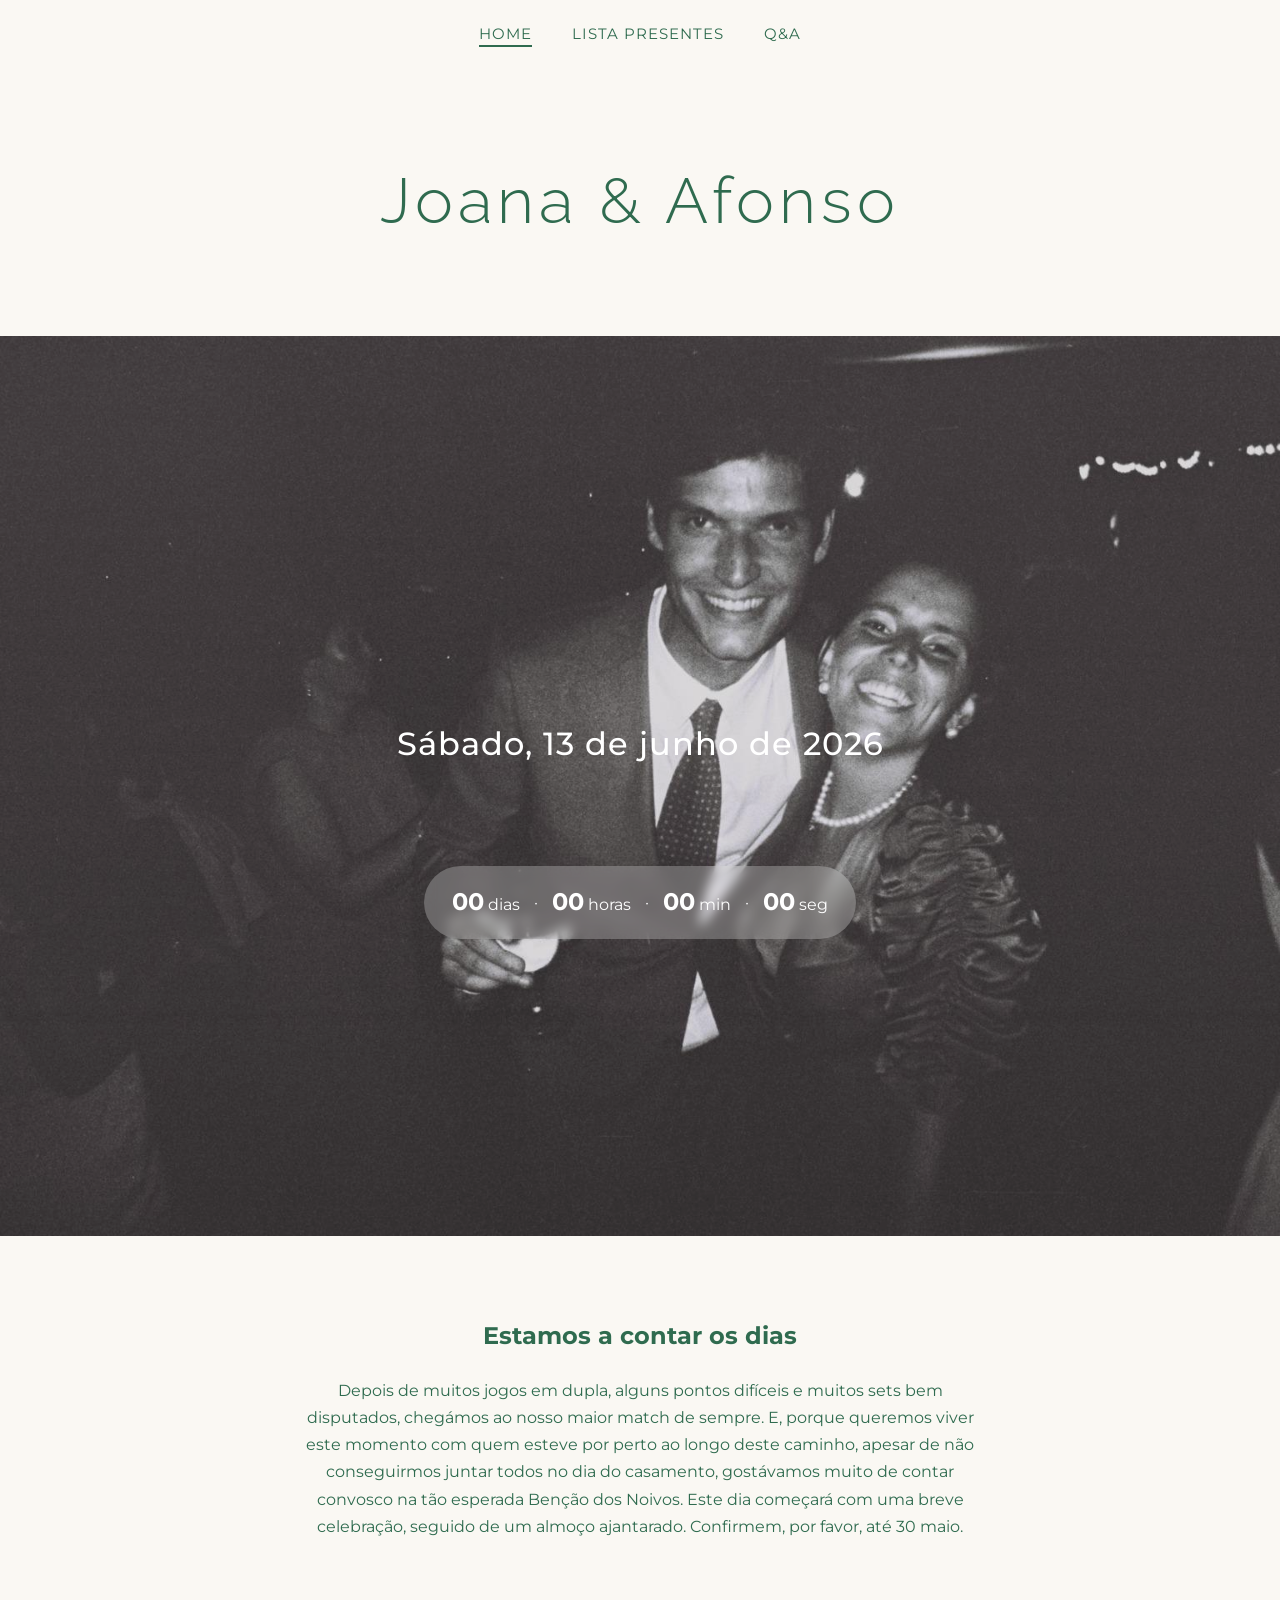
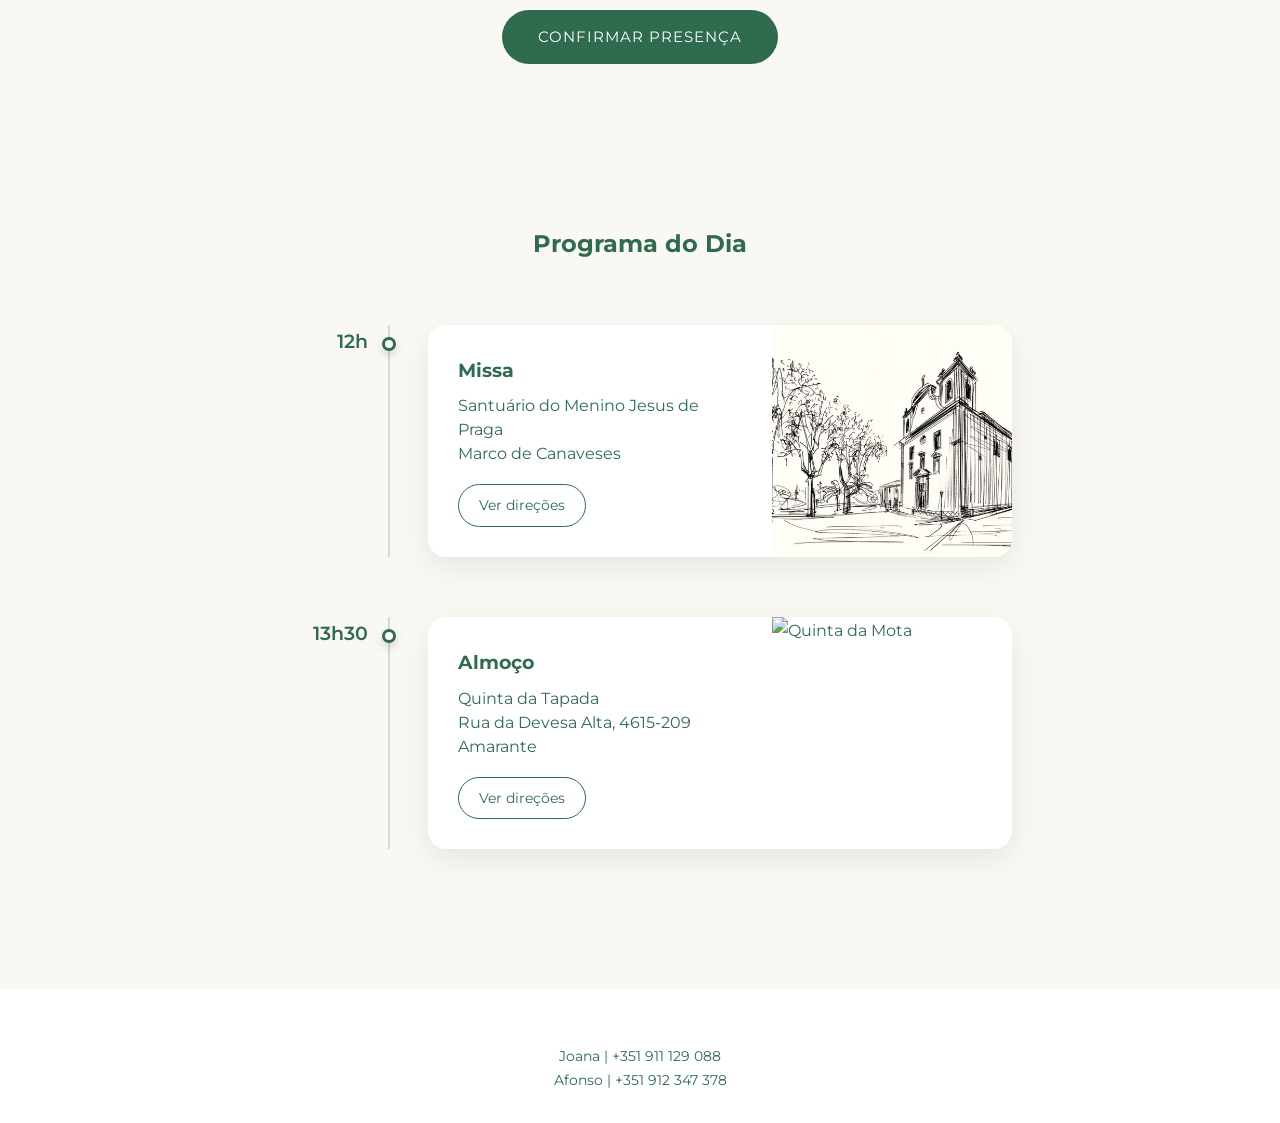
==== index.html @ d22d15af "Update index.html" ====
<!DOCTYPE html>
<html lang="pt">
<head>
  <meta charset="UTF-8">
  <meta name="viewport" content="width=device-width, initial-scale=1.0">
  <title>Joana & Afonso</title>

  <!-- Google Fonts -->
  <link href="https://fonts.googleapis.com/css2?family=Montserrat:wght@300;400;500&family=Playfair+Display:wght@400;600&display=swap" rel="stylesheet">
  <link href="https://fonts.googleapis.com/css2?family=Raleway:wght@400;700&display=swap" rel="stylesheet">


  <link rel="stylesheet" href="style.css">
</head>
<body>

<!-- MENU -->
<nav class="main-nav">
  <ul>
    <li><a href="index.html" class="active">Home</a></li>
    <li><a href="lista.html">Lista Presentes</a></li>
    <li><a href="qa.html">Q&amp;A</a></li>
  </ul>
</nav>

<!-- HERO COM COUNTDOWN -->
<section class="hero-name">
  <h1>Joana & Afonso</h1>
</section>

<header class="hero">
  <div class="hero-overlay">
    <br>
    <br>
    <p class="date">Sábado, 13 de junho de 2026</p>

    <br>
    <br>

    <!-- COUNTDOWN -->
    <div class="hero-countdown">
      <span><strong id="days">00</strong> dias</span>
      <span>·</span>
      <span><strong id="hours">00</strong> horas</span>
      <span>·</span>
      <span><strong id="minutes">00</strong> min</span>
      <span>·</span>
      <span><strong id="seconds">00</strong> seg</span>
    </div>
  </div>
</header>


  <!-- INTRO -->
  <section class="intro">
    <h2>Estamos a contar os dias</h2>
    <p>
      Depois de muitos jogos em dupla, alguns pontos difíceis e muitos sets bem disputados, chegámos ao nosso maior match de sempre.
      E, porque queremos viver este momento com quem esteve por perto ao longo deste caminho, apesar de não conseguirmos juntar todos no dia do casamento, gostávamos muito de contar convosco na tão esperada Benção dos Noivos.
      Este dia começará com uma breve celebração, seguido de um almoço ajantarado. Confirmem, por favor, até 30 maio.
    </p>
  

  <div class="intro-cta">
  <a href="https://docs.google.com/forms/d/e/1FAIpQLSeSW0TGHM_wLWQVAMB07_bjPpORdLWpm1gA616MDrPWsWFxsA/viewform?usp=publish-editor"
   target="_blank"
   class="btn-rsvp">
  Confirmar Presença
  </a>
  </div>
</section>

 <section class="timeline">
  <h2>Programa do Dia</h2>

  <!-- CELEBRAÇÃO -->
  <div class="timeline-item">
    <div class="timeline-time">12h</div>
    <div class="timeline-dot"></div>

    <div class="timeline-card">
      <div class="timeline-text">
        <h3>Missa</h3>
        <p>Santuário do Menino Jesus de Praga<br>Marco de Canaveses</p>

        <a href="https://www.google.com/maps/place//data=!4m2!3m1!1s0xd24976b7f7accdb:0xd68db7bce33d275f?sa=X&ved=1t:8290&ictx=111&cshid=1778787983291278"
           target="_blank"
           class="timeline-btn">
          Ver direções
        </a>
      </div>

      <div class="timeline-image">
        <img src="Imagens/igreja_desenho.jpg" alt="Igreja São João Baptista">
      </div>
    </div>
  </div>

  <!-- FESTA -->
  <div class="timeline-item">
    <div class="timeline-time">13h30</div>
    <div class="timeline-dot"></div>

    <div class="timeline-card">
      <div class="timeline-text">
        <h3>Almoço</h3>
        <p>Quinta da Tapada<br>Rua da Devesa Alta, 4615-209 Amarante</p>

        <a href="https://www.google.com/maps/dir//R.+da+Devesa+Alta,+Santiago/@41.3029157,-8.159368,17z/data=!4m8!4m7!1m0!1m5!1m1!1s0xd249537f990e17d:0x8cadf1810634799e!2m2!1d-8.1567371!2d41.3029153?entry=ttu&g_ep=EgoyMDI2MDQyMi4wIKXMDSoASAFQAw%3D%3D"
           target="_blank"
           class="timeline-btn">
          Ver direções
        </a>
      </div>

      <div class="timeline-image">
        <img src="Imagens/quinta_desenho.png" alt="Quinta da Mota">
      </div>
    </div>
  </div>
</section>


  <!-- FOOTER -->
  <footer>
    <p>
      <br>Joana | +351 911 129 088 
      <br>Afonso | +351 912 347 378
    </p>
  </footer>

  <script src="script.js"></script>
</body>
</html>
---- style.css ----
/* RESET */
* {
  margin: 0;
  padding: 0;
  box-sizing: border-box;
}

/* CORES */
:root {
  --green: #2F6B4F;
  --yellow: #F4D35E;
  --light: #FAF8F3;
  --white: #FFFFFF;
}

/* TIPOGRAFIA BASE */
body {
  font-family: 'Montserrat', sans-serif;
  background-color: var(--light);
  color: var(--green);
  line-height: 1.7;
}

h1, h2, h3 {
  font-family: 'Montserrat', serif;
}

/* MENU */
.main-nav {
  position: relative;
  width: 100%;
  z-index: 20;
  background: transparent;
  padding: 20px 0;
   z-index: 10;
}

.main-nav ul {
  display: flex;
  justify-content: center;
  gap: 40px;
  list-style: none;
}

.main-nav a {
  font-family: 'Montserrat', sans-serif;
  font-size: 0.95rem;
  letter-spacing: 1px;
  text-transform: uppercase;
  color: var(--green); /* links verdes */
  text-decoration: none;
  position: relative;
  padding-bottom: 2px;
  transition: color 0.3s ease;
}

.main-nav a::after {
  content: '';
  position: absolute;
  left: 0;
  bottom: -2px;
  height: 2px;
  width: 0;
  background-color: var(--green); /* sublinhado verde */
  transition: width 0.3s ease;
}

.main-nav a:hover::after,
.main-nav a.active::after {
  width: 100%;
}

/* HERO */
.hero {
  height: 100vh; /* reduzido de 100vh para 80vh */
  background-image: url("Imagens/jueafonso5.jpeg");
  background-size: cover;
  background-position: center;
  position: relative;
  display: flex;
  justify-content: center;
  align-items: center;
}


.hero-overlay {
  width: 100%;
  height: 100%;
  background-color: rgba(0, 0, 0, 0.1); /* preto semi-transparente */
  display: flex;
  flex-direction: column;
  align-items: center;
  justify-content: center;
  color: var(--white);
  text-align: center;
  gap: 20px;
}

.hero-name h1 {
  font-family: 'Raleway', sans-serif; /* moderna e elegante */
  font-size: 4rem;
  color: var(--green);
  margin: 0;
  font-weight: 300;
  text-align: center;
  letter-spacing: 5px;
}
.date {
  font-size: 2rem; /* maior que antes */
  font-weight: 500;
  margin-top: 10px;
  color: var(--white);
  letter-spacing: 1px;
}

/* COUNTDOWN HERO */
.countdown-hero {
  height: 60vh;
  background-image: url("Imagens/jueafonso5.jpeg");
  background-size: cover;
  background-position: center;
  display: flex;
  justify-content: center;
  align-items: center;
}

.hero-countdown {
  background-color: rgba(255, 255, 255, 0.25); /* leve transparente */
  backdrop-filter: blur(6px);
  padding: 16px 28px;
  border-radius: 40px;
  display: flex;
  align-items: center;
  gap: 14px;
  font-size: 1rem;
  white-space: nowrap;
}


.hero-countdown strong {
  font-family: 'Montserrat', serif;
  font-size: 1.5rem;
  color: var(--white);
}

/* TIMELINE */
.timeline {
  padding: 80px 10%;
  max-width: 1000px;
  margin: 0 auto;
}

.timeline h2 {
  text-align: center;
  margin-bottom: 60px;
}

/* ITEM */
.timeline-item {
  display: flex;
  gap: 40px;
  position: relative;
  padding-left: 20px;
  margin-bottom: 60px;
}

/* linha vertical */
.timeline-item::before {
  content: '';
  position: absolute;
  left: 120px;
  top: 0;
  width: 2px;
  height: 100%;
  background-color: rgba(47, 107, 79, 0.2);
}

/* hora */
.timeline-time {
  min-width: 100px;
  font-size: 1.2rem;
  font-weight: 600;
  color: var(--green);
  text-align: right;
  padding-right: 20px;
}

.timeline-dot {
  position: absolute;
  left: 114px; /* centro da linha */
  top: 12px;   /* alinhada com o texto da hora */
  width: 14px;
  height: 14px;
  background-color: var(--white);
  border: 3px solid var(--green);
  border-radius: 50%;
  z-index: 2;
  box-shadow: 0 4px 10px rgba(0,0,0,0.15);
}

/* CARD */
.timeline-card {
  display: flex;
  background-color: var(--white);
  border-radius: 18px;
  overflow: hidden;
  box-shadow: 0 10px 30px rgba(0,0,0,0.08);
  flex: 1;
}

/* TEXTO */
.timeline-text {
  padding: 30px;
  flex: 1;
}

.timeline-text h3 {
  margin-bottom: 8px;
}

.timeline-text p {
  margin-bottom: 18px;
  line-height: 1.5;
}

/* IMAGEM */
.timeline-image {
  width: 240px;
}

.timeline-image img {
  width: 100%;
  height: 100%;
  object-fit: cover;
}

/* BOTÃO */
.timeline-btn {
  display: inline-block;
  padding: 8px 20px;
  border-radius: 30px;
  border: 1px solid var(--green);
  color: var(--green);
  text-decoration: none;
  font-size: 0.9rem;
  transition: all 0.3s ease;
}

.timeline-btn:hover {
  background-color: var(--green);
  color: var(--white);
}

/* RESPONSIVO */
@media (max-width: 800px) {
  .timeline-card {
    flex-direction: column;
  }

  .timeline-image {
    width: 100%;
    height: 180px;
  }

  .timeline-item::before {
    display: none;
  }

  .timeline-dot {
    display: none;
  }

  .timeline-item {
    padding-left: 0;
    gap: 20px;
  }

  .timeline-time {
    text-align: left;
  }
}


/* RESPONSIVO */
@media (max-width: 700px) {
  .timeline-item {
    flex-direction: column;
    padding-left: 0;
  }

  .timeline-item::before {
    display: none;
  }

  .timeline-time {
    text-align: left;
    font-size: 1.1rem;
  }
}

/* RESPONSIVO */
@media (max-width: 900px) {
  .hero h1 {
    font-size: 3rem;
    margin-top: 50px;
  }
}

@media (max-width: 600px) {
  .hero-countdown {
    font-size: 0.9rem;
    padding: 12px 20px;
    gap: 10px;
  }

  .hero-countdown strong {
    font-size: 1.3rem;
  }

  .main-nav ul {
    gap: 20px;
  }

  .main-nav a {
    font-size: 0.85rem;
  }
}

@media (max-width: 768px) {
  .main-nav {
    padding: 15px 0;
  }

  .main-nav ul {
    gap: 10px;
  }

  .main-nav a {
    font-size: 0.75rem;
  }
}

/* BOTÃO RSVP */
.intro-cta {
  margin-top: 40px;
}

.btn-rsvp {
  display: inline-block;
  margin: 30px auto 0;
  padding: 14px 36px;

  background-color: var(--green);
  color: var(--white);
  text-decoration: none;
  font-family: 'Montserrat', sans-serif;
  font-size: 0.95rem;
  letter-spacing: 1px;
  text-transform: uppercase;

  border-radius: 30px;
  transition: background-color 0.3s ease, transform 0.2s ease;
}

.btn-rsvp:hover {
  background-color: transparent;
  color: var(--green);
  box-shadow: inset 0 0 0 2px var(--green);
}

@media (max-width: 768px) {
  .btn-rsvp {
    width: 100%;
    text-align: center;
    padding: 16px;
    font-size: 0.9rem;
  }
}


/* INTRO, LOCATION, FOOTER */
section {
  padding: 80px 10%;
}

.intro {
  text-align: center;
}

.intro h2 {
  margin-bottom: 20px;
}

.intro p {
  max-width: 700px;
  margin: 0 auto 15px;
}

.location {
  display: flex;
  gap: 50px;
  align-items: center;
}

.location.reverse {
  flex-direction: row-reverse;
  background-color: var(--white);
}

.location-image img {
  width: 100%;
  max-width: 450px;
  border-radius: 12px;
}

.location-text h3 {
  margin-bottom: 15px;
}

.location-text .details {
  margin-top: 15px;
  font-weight: 500;
}

.agenda {
  background-color: var(--green);
  color: var(--white);
  text-align: center;
}

.agenda h2 {
  margin-bottom: 30px;
}

.agenda ul {
  list-style: none;
  max-width: 400px;
  margin: 0 auto;
}

.agenda li {
  display: flex;
  justify-content: space-between;
  padding: 12px 0;
  border-bottom: 1px solid rgba(255,255,255,0.3);
}

.agenda span {
  color: var(--yellow);
  font-weight: 500;
}

footer {
  text-align: center;
  padding: 30px;
  background-color: var(--white);
  font-size: 0.9rem;
}

/* RESPONSIVO */
@media (max-width: 900px) {
  section {
    padding: 60px 8%;
  }

  .location,
  .location.reverse {
    flex-direction: column;
    text-align: center;
  }

  .hero h1 {
    font-size: 3rem;
    margin-top: 50px;
  }
}

@media (max-width: 600px) {
  .hero-countdown {
    font-size: 0.9rem;
    padding: 12px 20px;
    gap: 10px;
  }

  .hero-countdown strong {
    font-size: 1.3rem;
  }

  .main-nav ul {
    gap: 20px;
  }

  .main-nav a {
    font-size: 0.85rem;
  }
}

/* LISTA DE CASAMENTO */
.gift-list {
  padding: 120px 8% 80px;
  max-width: 1200px;
  margin: 0 auto;
  text-align: left;
}

.gift-list h1 {
  margin-bottom: 15px;
}

.gift-list-intro {
  margin-bottom: 40px;
  font-weight: 300;
}

label {
  font-size: 0.85rem;
  text-transform: uppercase;
  letter-spacing: 1px;
  margin-bottom: 6px;
}

input,
select,
textarea {
  padding: 12px 14px;
  border-radius: 8px;
  border: 1px solid rgba(47, 107, 79, 0.3);
  font-family: 'Montserrat', sans-serif;
  font-size: 0.95rem;
}

input:focus,
select:focus,
textarea:focus {
  outline: none;
  border-color: var(--green);
}

/* FTG LISTA */
.gift-photos {
  max-width: 900px;
  margin: 60px auto 10px;
  padding: 0 10%;
}

.photo-item {
  overflow: hidden;
  border-radius: 12px;
  box-shadow: 0 6px 20px rgba(0,0,0,0.12);
  transition: transform 0.3s ease;
}

.photo-item img {
  width: 100%;
  height: 100%;
  object-fit: cover;
  display: block;
  transition: transform 0.3s ease;
}

.photo-item:hover img {
  transform: scale(1.05);
}

/* GIFT SECTIONS */
.gift-section {
  display: flex;
  align-items: center;
  justify-content: space-between;
  gap: 50px;
  margin-top: 60px;
  text-align: left;
}

.gift-section.reverse {
  flex-direction: row-reverse;
}

.gift-text {
  flex: 1;
}

.gift-text h2 {
  font-size: 1.8rem;
  margin-bottom: 15px;
}

.gift-text p {
  margin-bottom: 20px;
  font-weight: 300;
  line-height: 1.6;
}

.gift-image {
  flex: 1;
}

.gift-image img {
  width: 100%;
  max-width: 420px;
  border-radius: 12px;
  object-fit: cover;
  box-shadow: 0 10px 25px rgba(0,0,0,0.12);
}

/* CARROSSEL CONTÍNUO */
.gift-carousel {
  flex: 1;
  overflow: hidden;
  border-radius: 12px;
  box-shadow: 0 10px 25px rgba(0,0,0,0.12);
}

.carousel-track {
  display: flex;
  width: max-content;
  animation: scroll 20s linear infinite;

}

.carousel-track img {
  width: 250px;
  height: 300px;
  object-fit: cover;
  flex-shrink: 0;

}

/* ANIMAÇÃO CONTÍNUA */
@keyframes scroll {
  0% {
    transform: translateX(0);
  }
  100% {
    transform: translateX(-50%);
  }
}

.qa-item {
  border-bottom: 1px solid #ddd;
  padding: 15px 0;
  cursor: pointer;
}

.qa-item h3 {
  margin: 0;
}

.qa-item p {
  display: none;
  margin-top: 10px;
}

.qa-item.active p {
  display: block;
}

.photo-collage {
  text-align: center;
  padding: 60px 20px;
}

.collage-grid {
  display: grid;
  grid-template-columns: repeat(3, 1fr);
  gap: 20px;
  max-width: 900px;
  margin: 0 auto;
}

.collage-grid img {
  width: 100%;
  height: 300px;
  object-fit: cover;
  border-radius: 12px;
  transition: transform 0.3s ease, box-shadow 0.3s ease;
}

/* efeito giro ao passar o rato */
.collage-grid img:hover {
  transform: scale(1.05) rotate(1deg);
  box-shadow: 0 10px 25px rgba(0,0,0,0.2);
}

/* layout mais dinâmico */
.collage-grid img:nth-child(1) {
  transform: rotate(-2deg);
}

.collage-grid img:nth-child(2) {
  transform: rotate(2deg);
}

.collage-grid img:nth-child(3) {
  transform: rotate(-1deg);
}

/* =========================
   📱 MOBILE FIXES (COLAGEM + GERAL)
   ========================= */

@media (max-width: 768px) {

  /* HERO */
  .hero-name h1 {
    font-size: 2rem;
    letter-spacing: 2px;
    padding: 0 10px;
  }

  .date {
    font-size: 1.2rem;
  }

  .hero-countdown {
    flex-wrap: wrap;
    justify-content: center;
    gap: 6px;
    font-size: 0.8rem;
  }

  .hero-countdown strong {
    font-size: 1.1rem;
  }

  .hero-countdown span {
    display: flex;
    gap: 4px;
  }

  /* TIMELINE */
  .timeline {
    padding: 60px 6%;
  }

  .timeline-card {
    flex-direction: column;
  }

  .timeline-image {
    width: 100%;
    height: 200px;
  }

  .timeline-time {
    text-align: left;
    padding-right: 0;
    margin-bottom: 10px;
  }

  .timeline-item::before,
  .timeline-dot {
    display: none;
  }

  /* INTRO */
  .intro p {
    font-size: 0.95rem;
  }

  /* GIFT SECTIONS */
  .gift-section,
  .gift-section.reverse {
    flex-direction: column;
    text-align: center;
    gap: 25px;
  }

  .gift-carousel {
    width: 100%;
  }

  .carousel-track img {
    width: 180px;
    height: 220px;
  }

  /* 📸 COLAGEM (IMPORTANTE) */
  .photo-collage-free {
    width: 100% !important;
    height: auto !important;
    position: relative;
    padding: 20px 0;
  }

  .photo-collage-free img {
    position: relative !important;
    width: 90% !important;
    height: auto !important;
    margin: 10px auto;
    display: block;
    transform: none !important;
  }

  .collage-text {
    position: static !important;
    text-align: center;
    margin-top: 10px;
    font-size: 22px;
  }

  /* GRID (LISTA / OUTROS) */
  .collage-grid {
    grid-template-columns: 1fr;
  }

  .collage-grid img {
    height: 220px;
  }

  /* NAV */
  .main-nav ul {
    gap: 15px;
    flex-wrap: wrap;
  }

  .main-nav a {
    font-size: 0.8rem;
  }
}

  @media (max-width: 768px) {
  .hero {
    height: 85vh;
    padding: 20px;
  }

  .hero-overlay {
    padding: 20px;
    gap: 10px;
  }
}
@media (max-width: 768px) {
  .timeline {
    padding: 50px 5%;
  }

  .timeline-item {
    flex-direction: column;
    gap: 10px;
    margin-bottom: 40px;
  }

  .timeline-time {
    font-size: 1rem;
    font-weight: 600;
  }

  .timeline-card {
    border-radius: 14px;
  }

  .timeline-text {
    padding: 20px;
    text-align: center;
  }

  .timeline-image {
    height: 180px;
  }

  .timeline-btn {
    margin-top: 10px;
  }
}

@media (max-width: 768px) {
  .gift-list {
    padding: 80px 6% 40px;
    text-align: center;
  }

  .gift-text p {
    font-size: 0.95rem;
  }
}

.qa-item {
  padding: 18px 0;
}

.qa-item h3 {
  font-size: 1rem;
}

.qa-item p {
  font-size: 0.95rem;
}
body {
  -webkit-tap-highlight-color: transparent;
}

@media (max-width: 768px) {
  .hero {
    background-position: 70% center;
  }
}
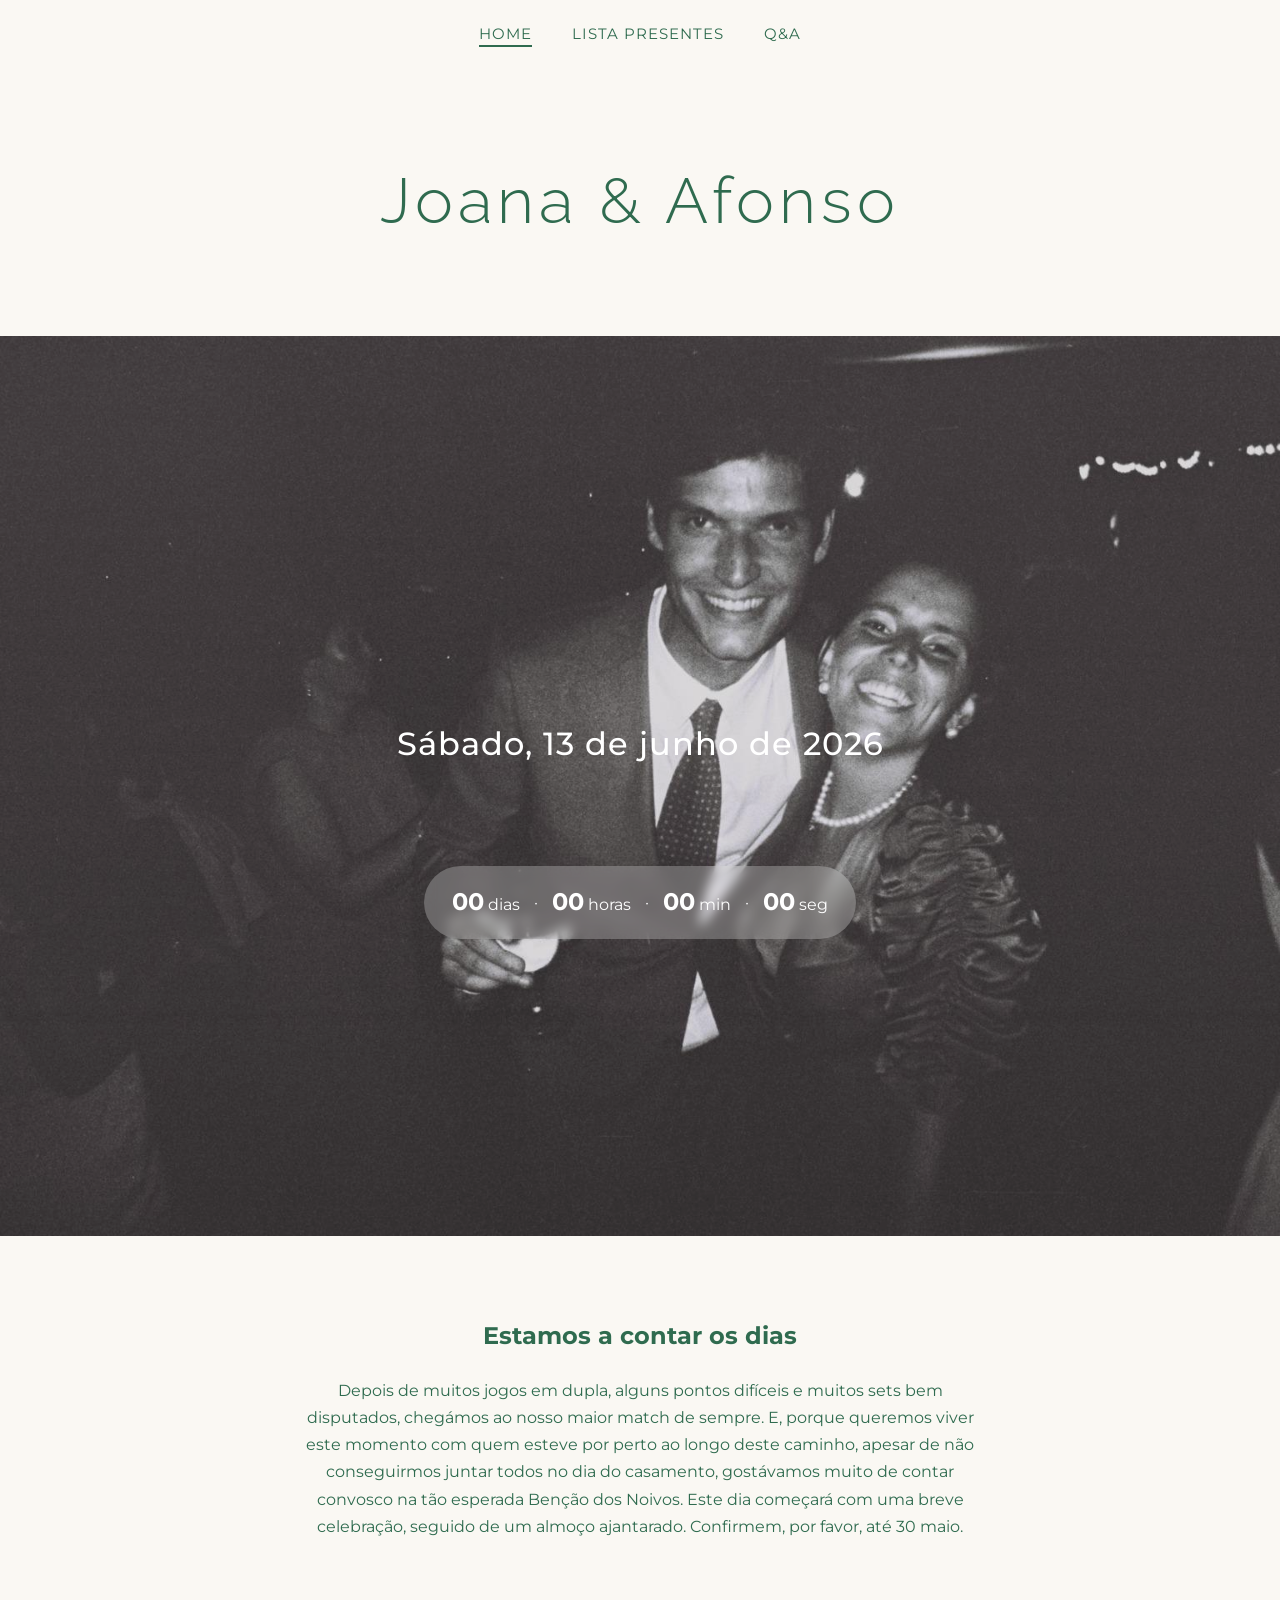
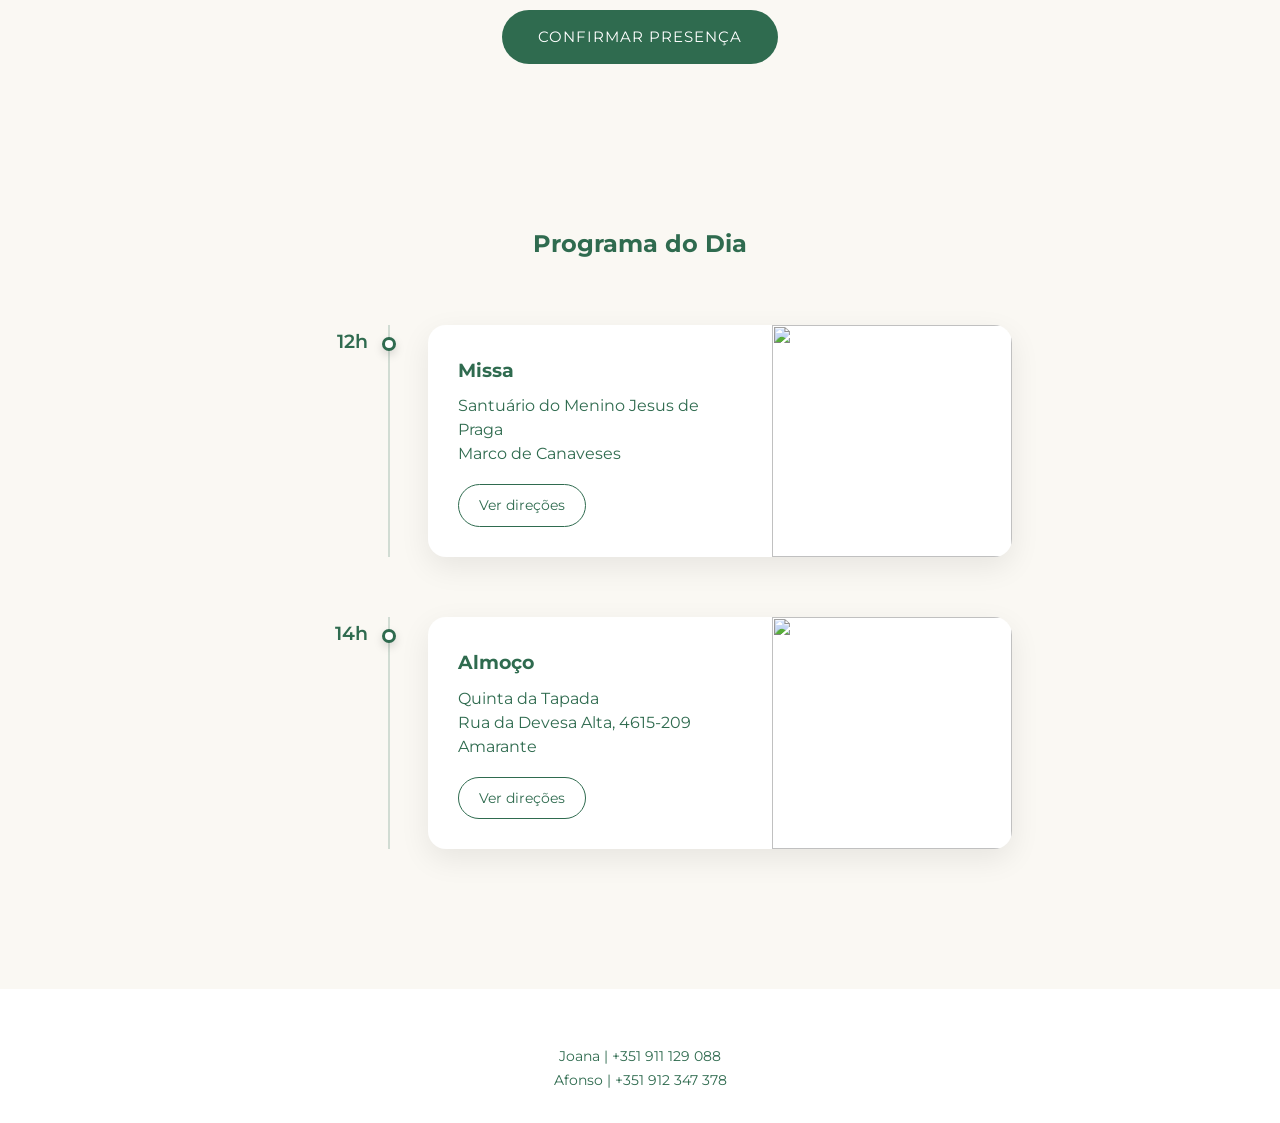
==== commit 142e295a: "Update index.html" ====
--- a/index.html
+++ b/index.html
@@ -91,14 +91,14 @@
       </div>
 
       <div class="timeline-image">
-        <img src="Imagens/igreja_desenho.jpg" alt="Igreja São João Baptista">
+        <img src="">
       </div>
     </div>
   </div>
 
   <!-- FESTA -->
   <div class="timeline-item">
-    <div class="timeline-time">13h30</div>
+    <div class="timeline-time">14h</div>
     <div class="timeline-dot"></div>
 
     <div class="timeline-card">
@@ -114,7 +114,7 @@
       </div>
 
       <div class="timeline-image">
-        <img src="Imagens/quinta_desenho.png" alt="Quinta da Mota">
+        <img src="">
       </div>
     </div>
   </div>
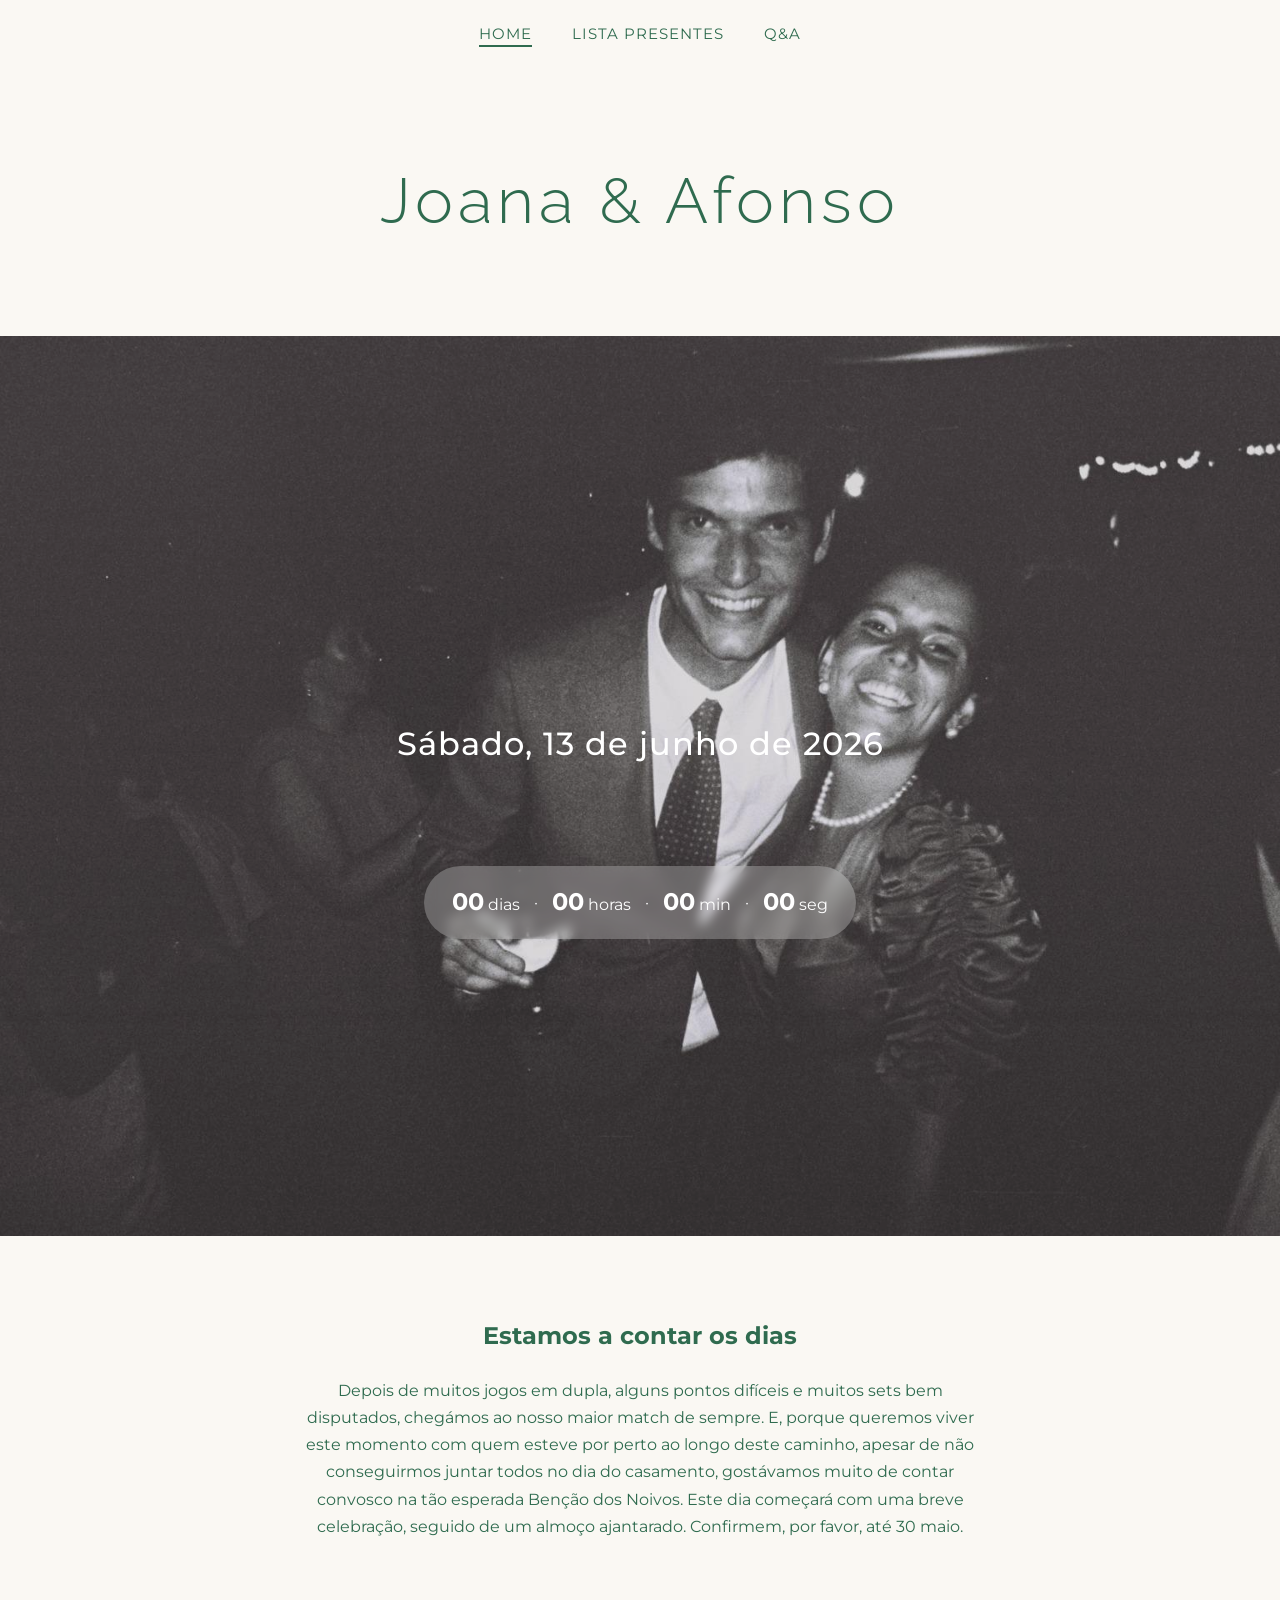
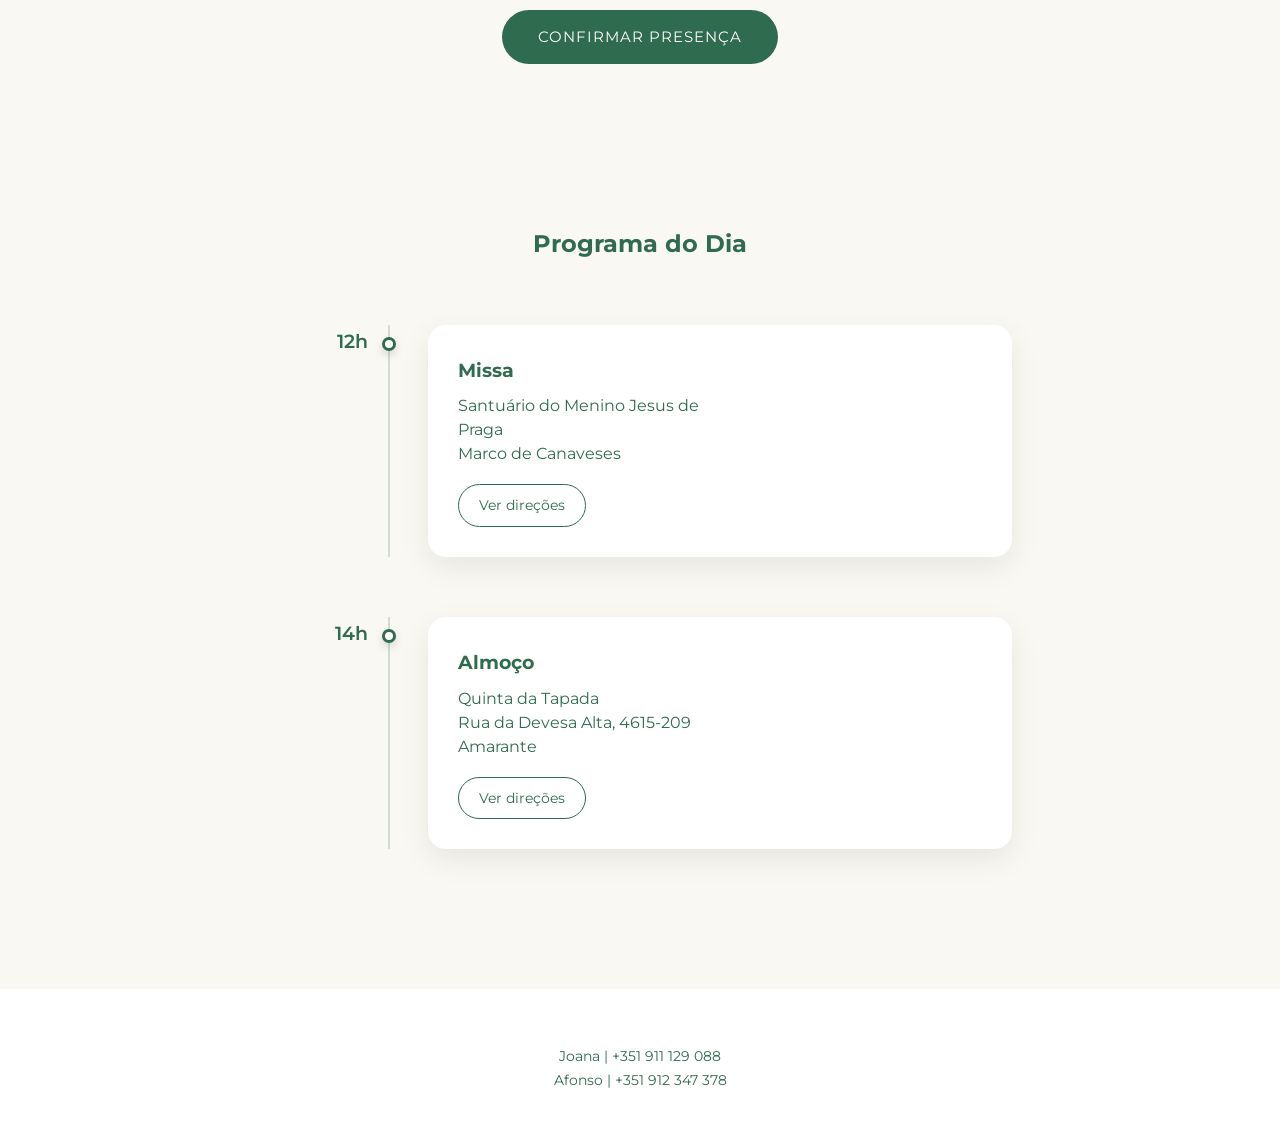
==== commit 180d0651: "Update index.html" ====
--- a/index.html
+++ b/index.html
@@ -91,7 +91,7 @@
       </div>
 
       <div class="timeline-image">
-        <img src="">
+  
       </div>
     </div>
   </div>
@@ -114,7 +114,7 @@
       </div>
 
       <div class="timeline-image">
-        <img src="">
+    
       </div>
     </div>
   </div>
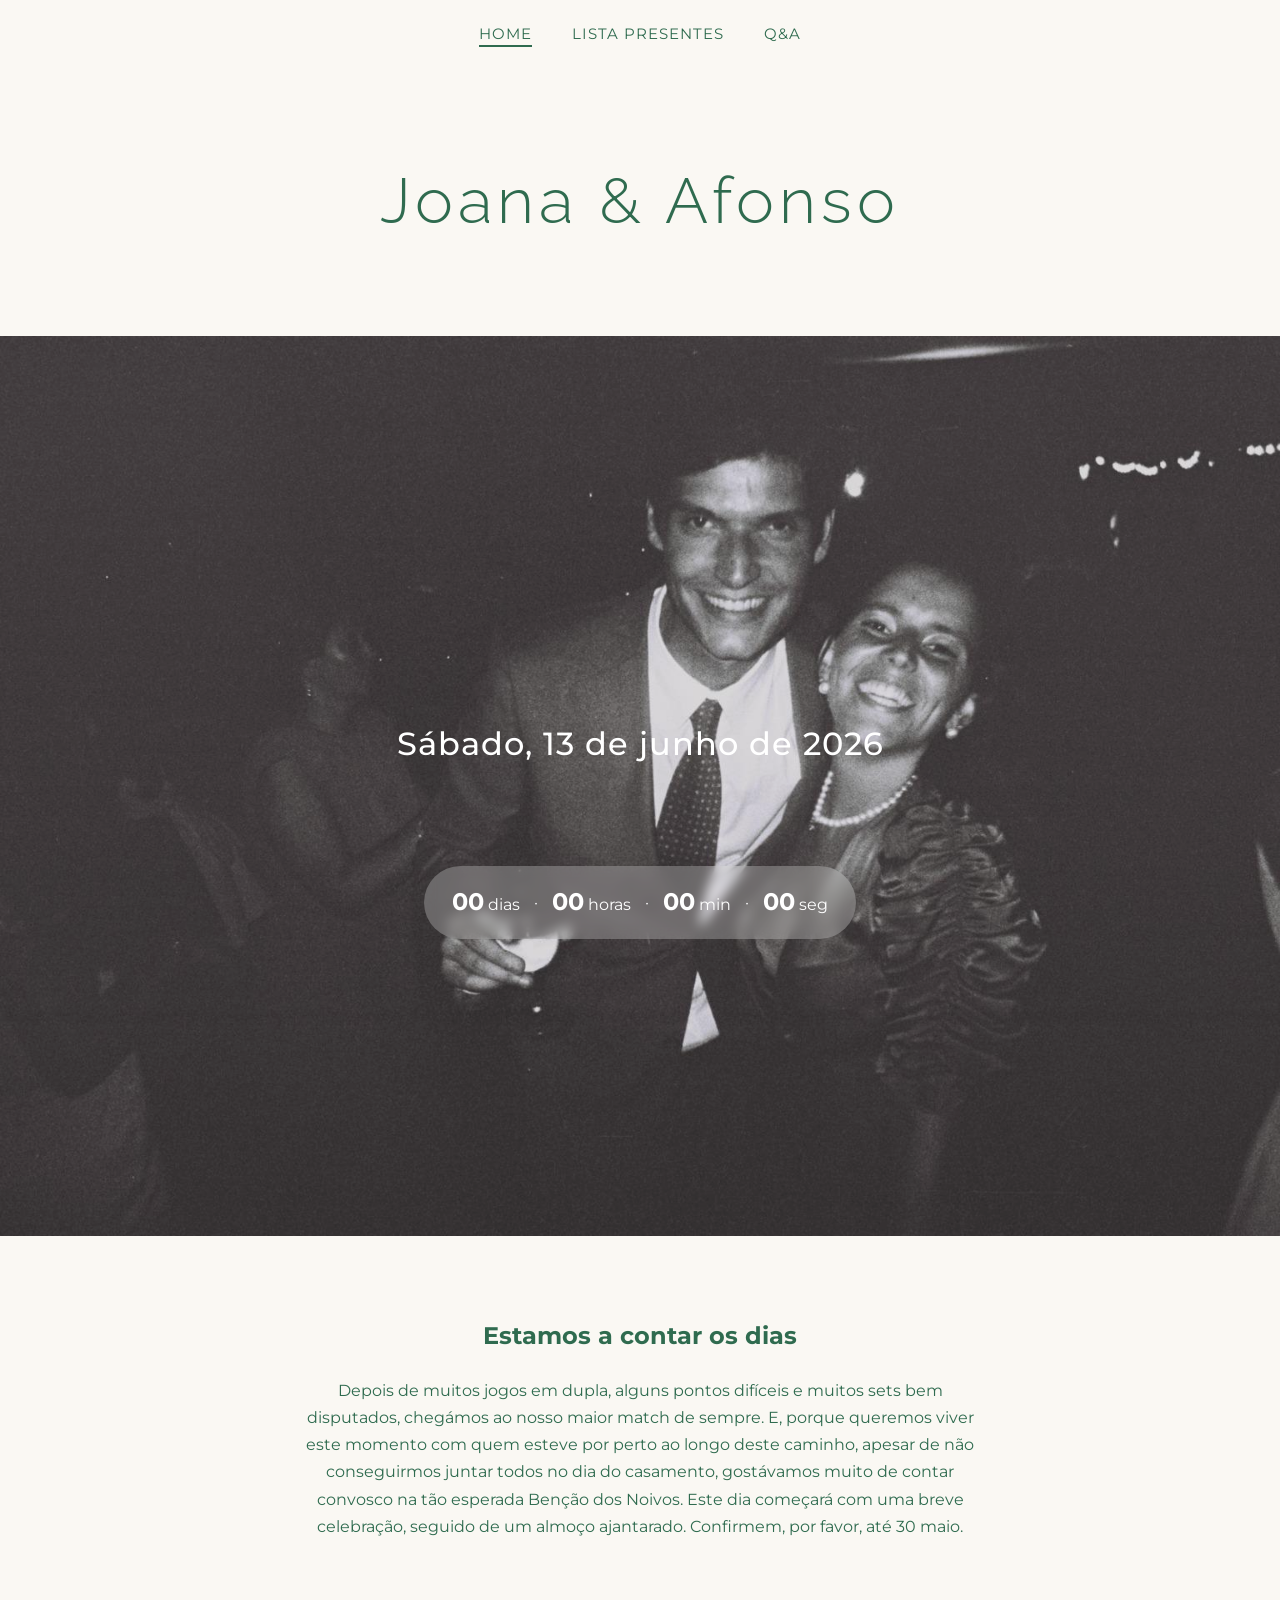
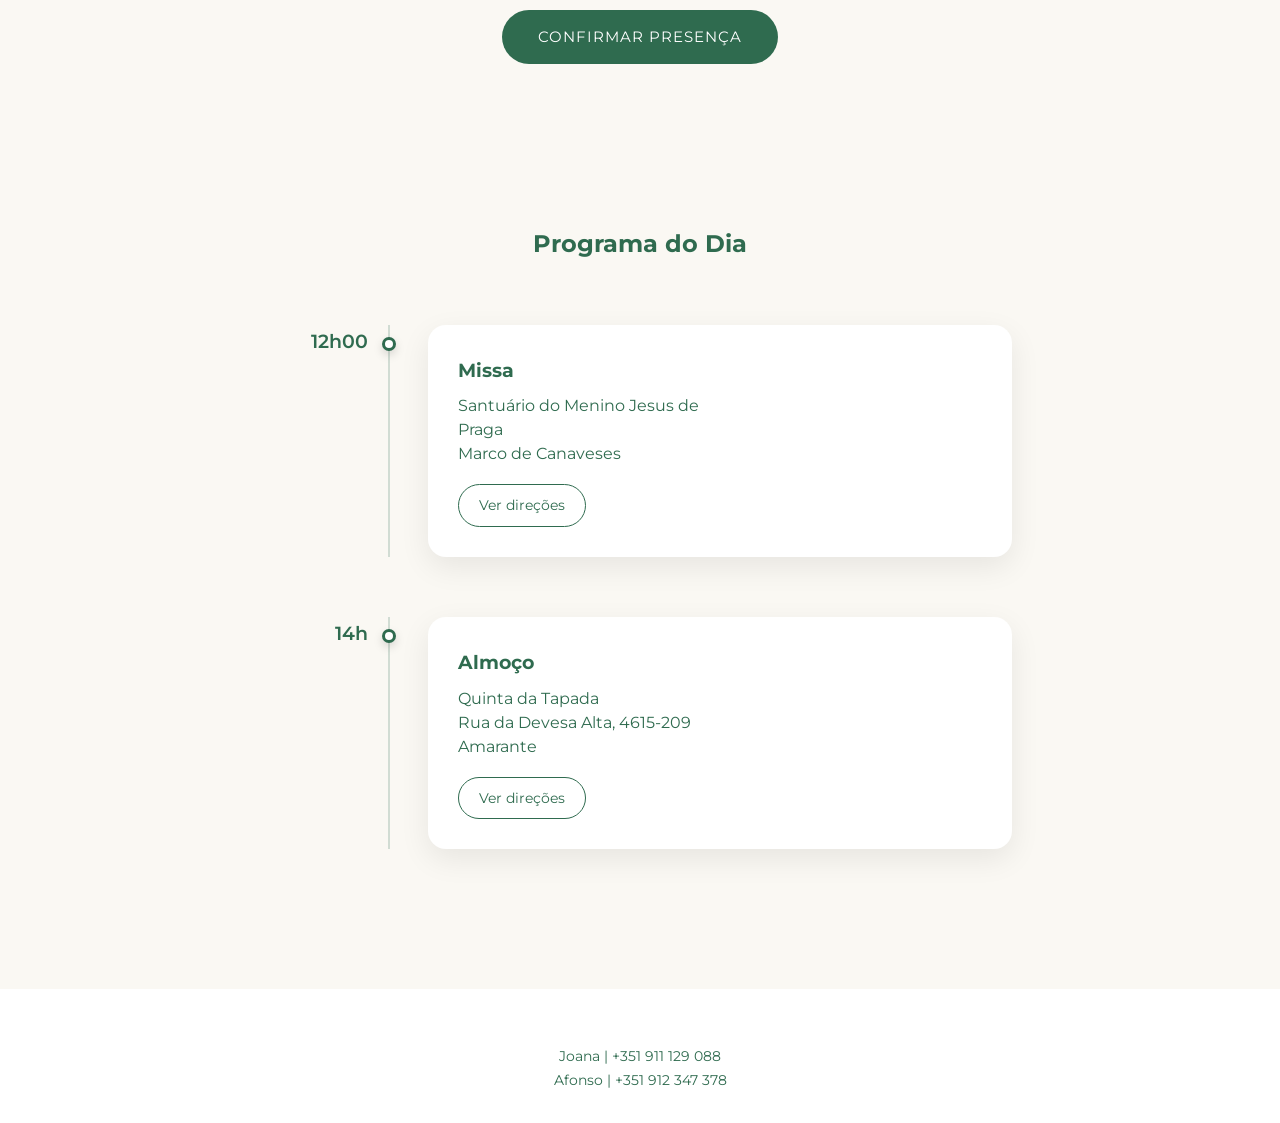
==== commit afc72b7e: "Update index.html" ====
--- a/index.html
+++ b/index.html
@@ -75,7 +75,7 @@
 
   <!-- CELEBRAÇÃO -->
   <div class="timeline-item">
-    <div class="timeline-time">12h</div>
+    <div class="timeline-time">12h00</div>
     <div class="timeline-dot"></div>
 
     <div class="timeline-card">
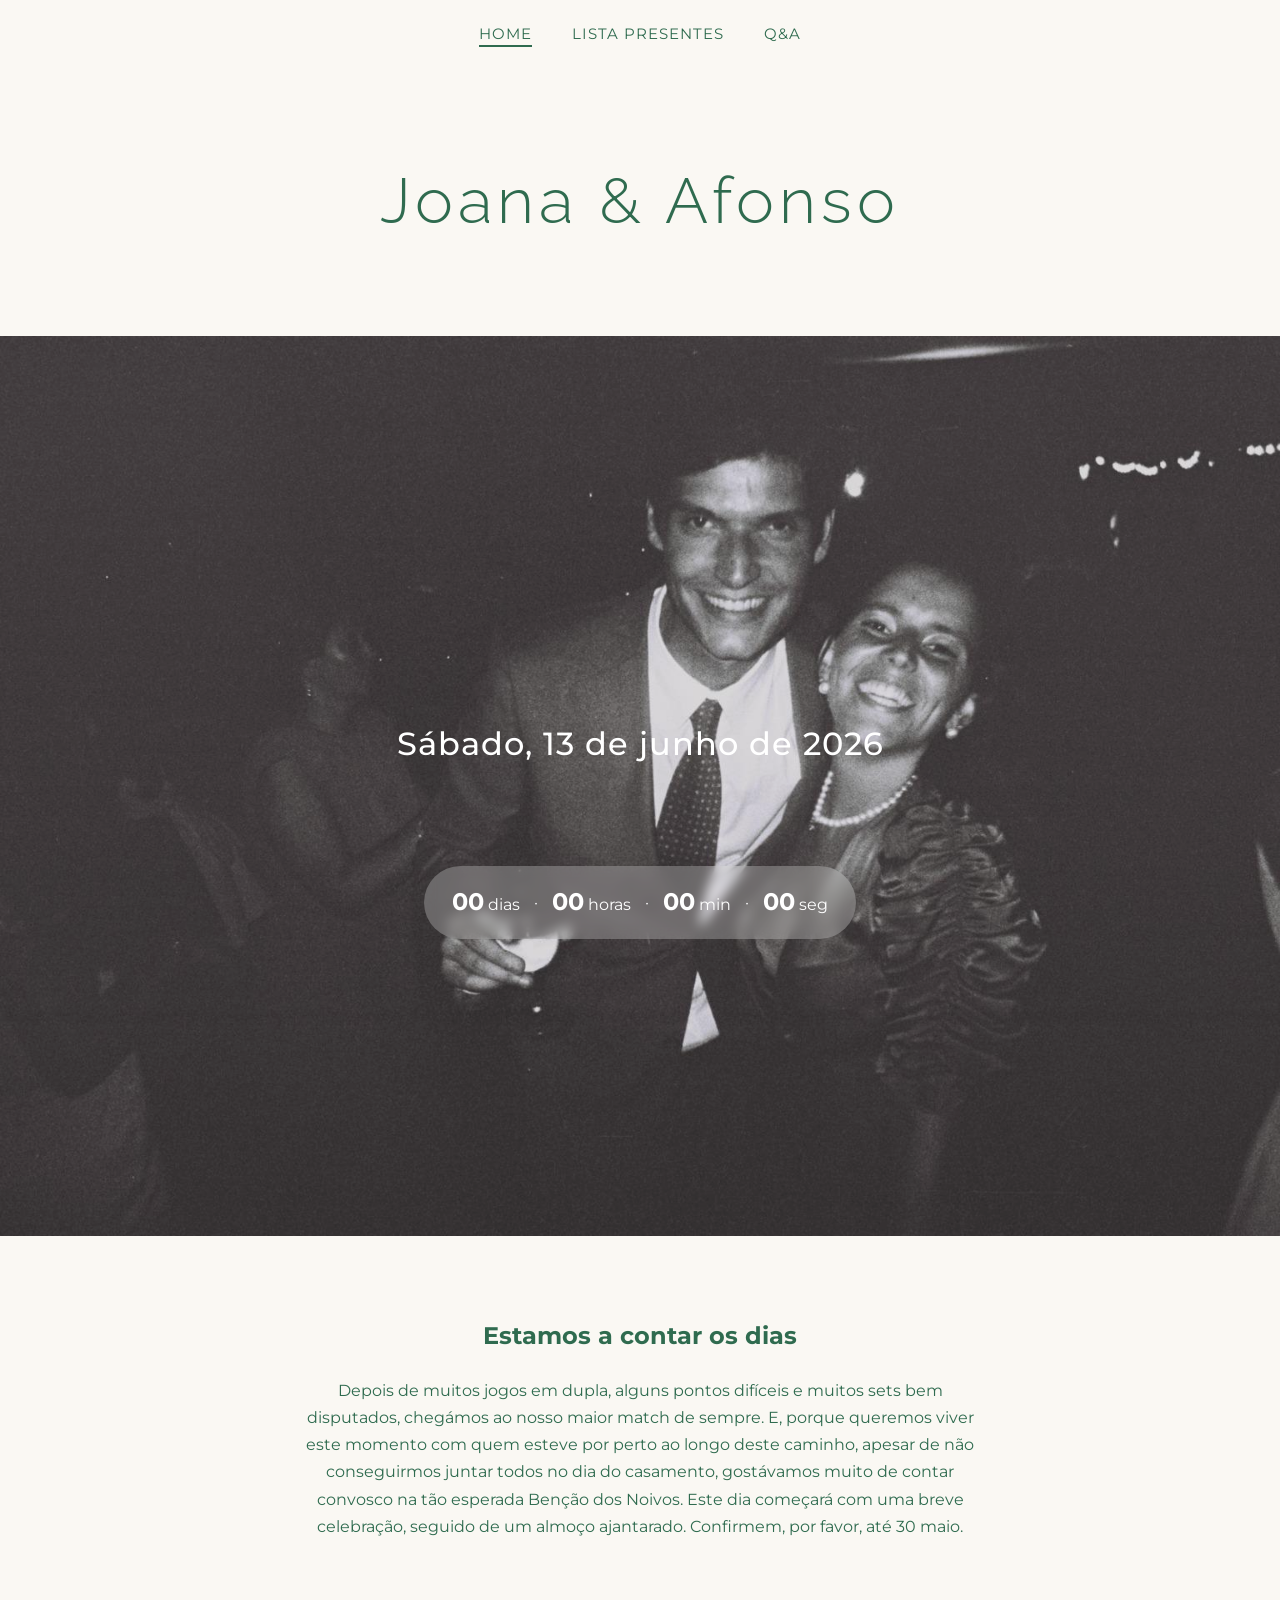
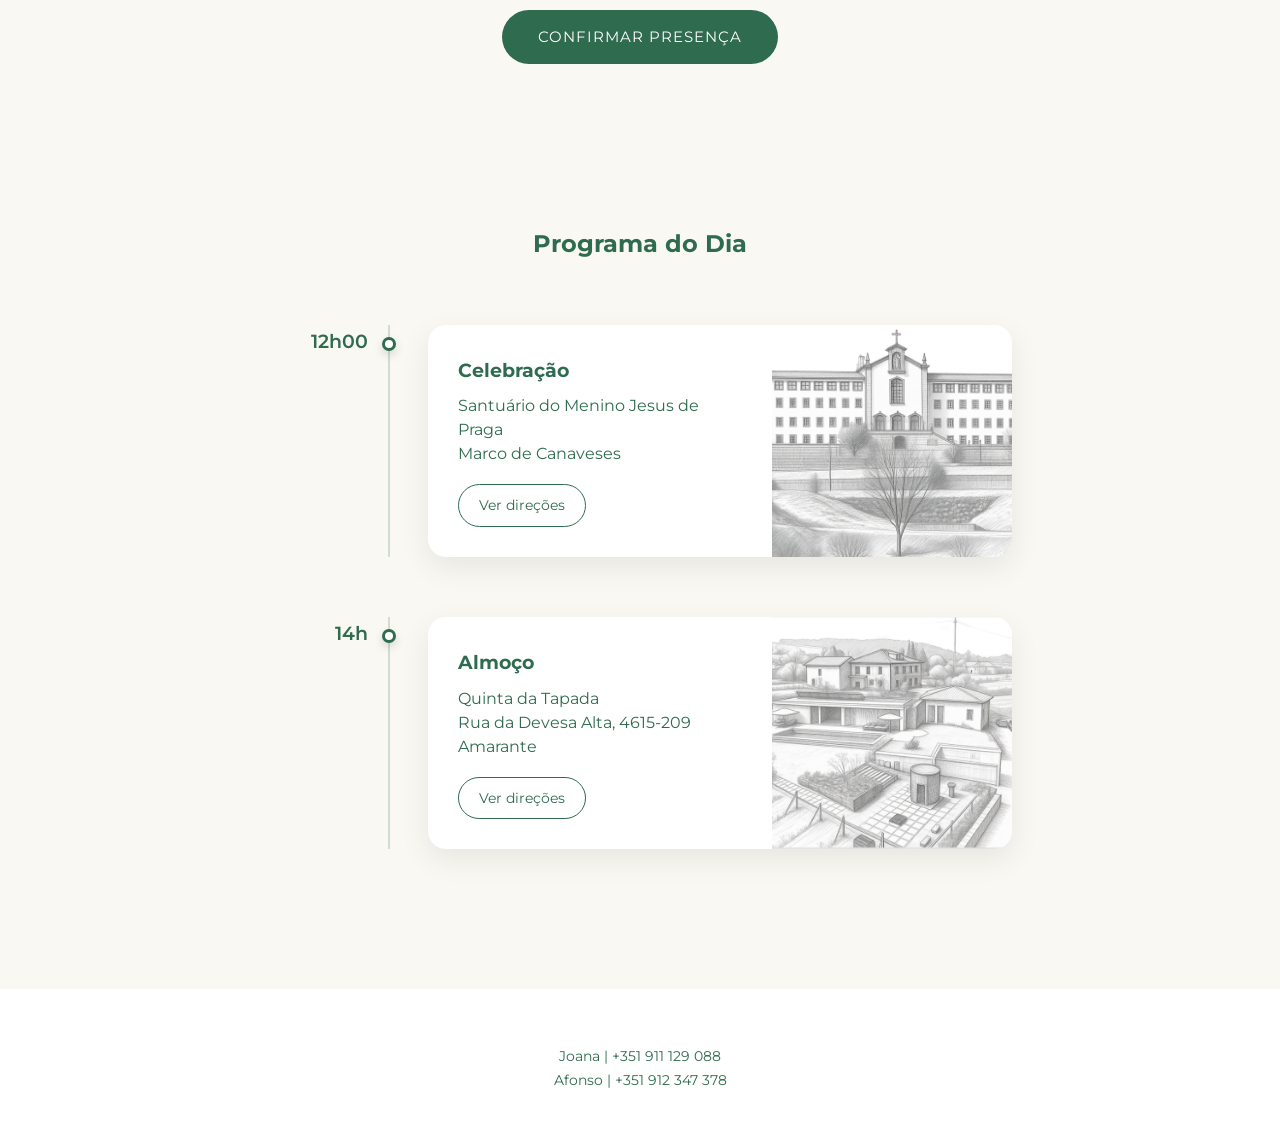
==== commit 16e5c473: "Update index.html" ====
--- a/index.html
+++ b/index.html
@@ -80,7 +80,7 @@
 
     <div class="timeline-card">
       <div class="timeline-text">
-        <h3>Missa</h3>
+        <h3>Celebração</h3>
         <p>Santuário do Menino Jesus de Praga<br>Marco de Canaveses</p>
 
         <a href="https://www.google.com/maps/place//data=!4m2!3m1!1s0xd24976b7f7accdb:0xd68db7bce33d275f?sa=X&ved=1t:8290&ictx=111&cshid=1778787983291278"
@@ -91,10 +91,11 @@
       </div>
 
       <div class="timeline-image">
-  
+         <img src="Imagens/ig.png" alt="Santuário do Menino Jesus de Praga">
       </div>
     </div>
   </div>
+
 
   <!-- FESTA -->
   <div class="timeline-item">
@@ -114,7 +115,7 @@
       </div>
 
       <div class="timeline-image">
-    
+       <img src="Imagens/qt.png" alt="Quinta da Tapada">
       </div>
     </div>
   </div>
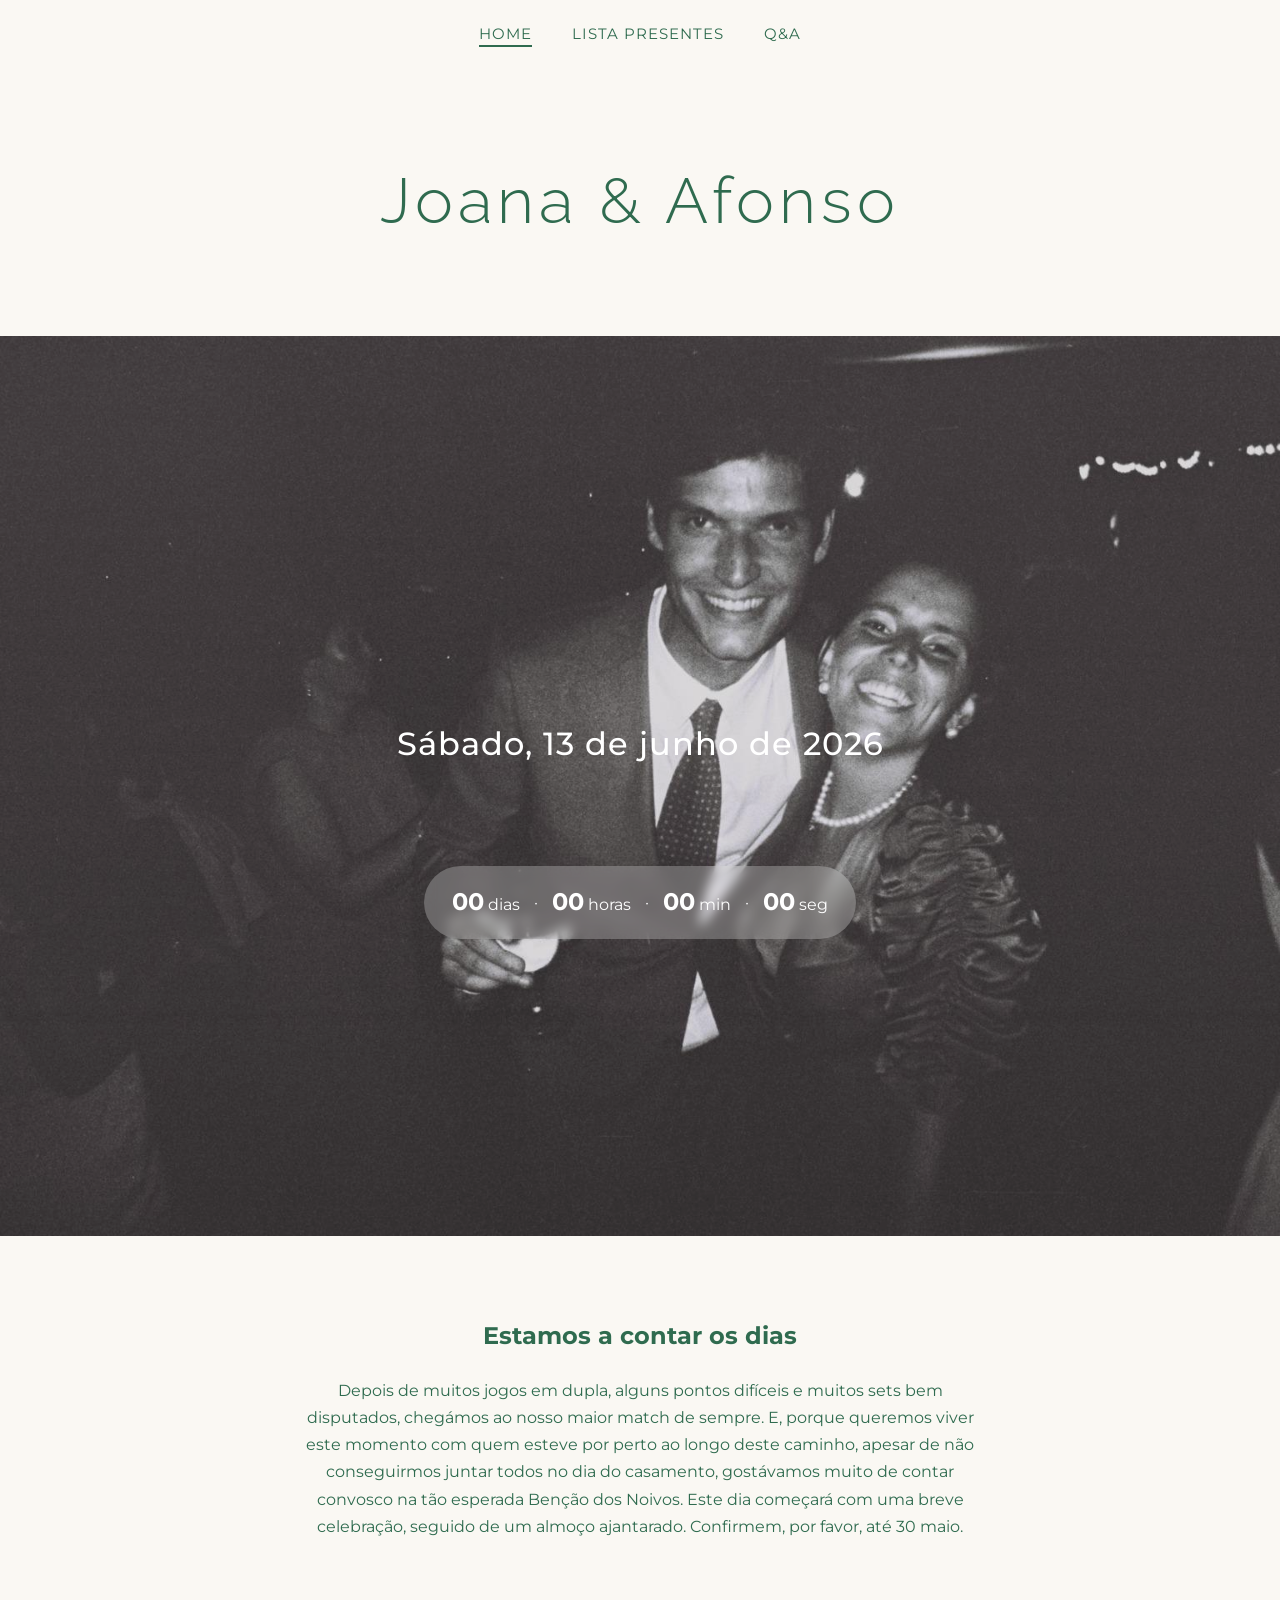
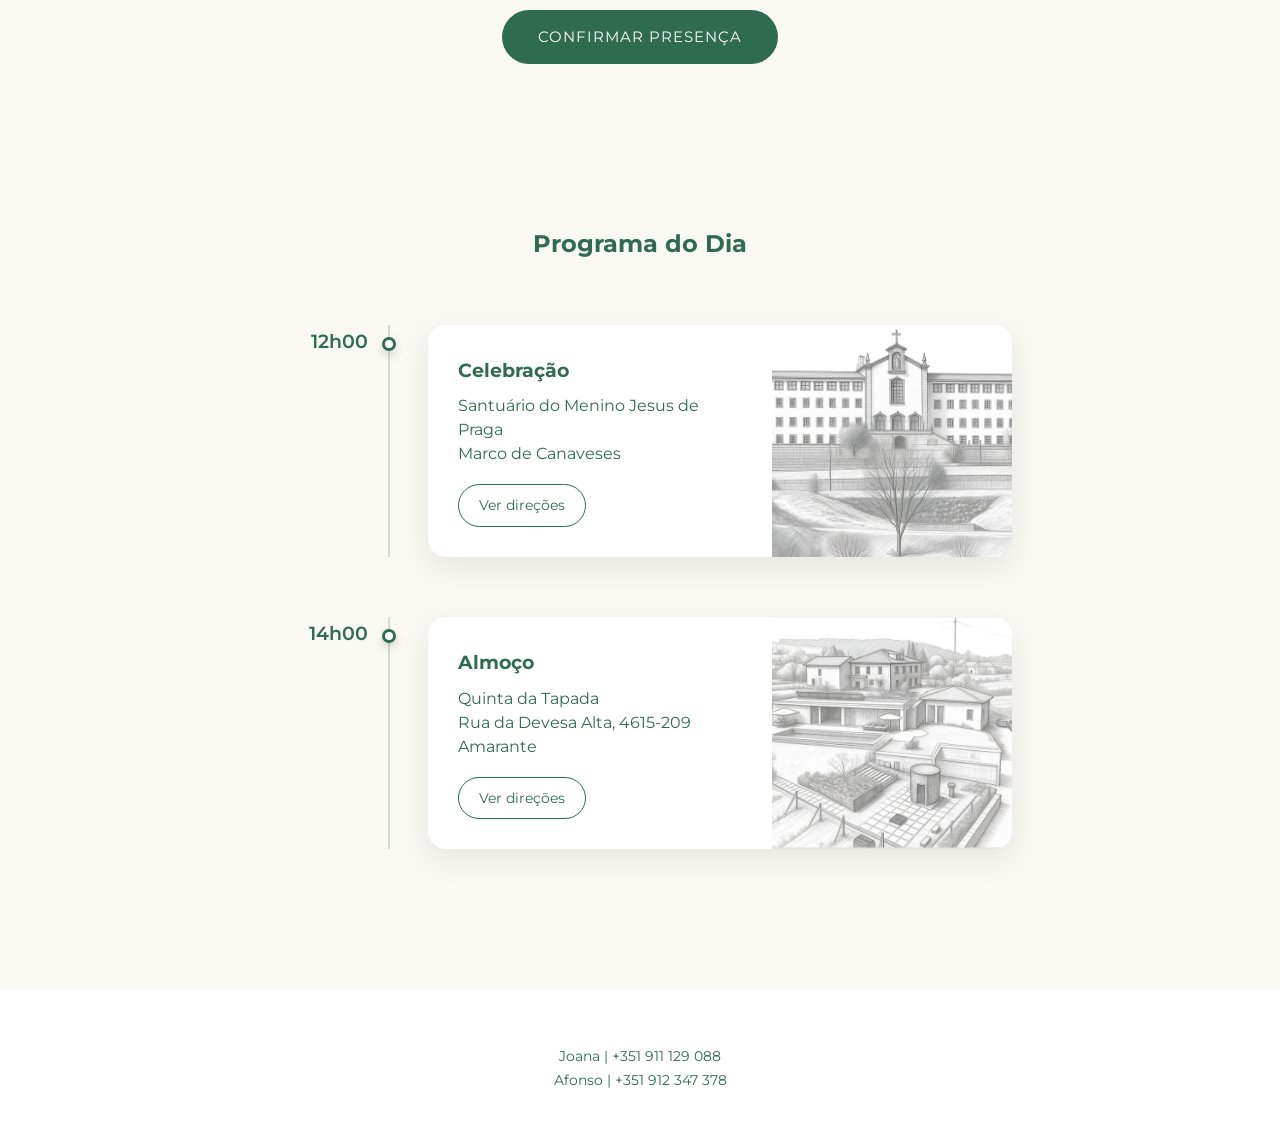
==== commit 75b49b37: "Update index.html" ====
--- a/index.html
+++ b/index.html
@@ -99,7 +99,7 @@
 
   <!-- FESTA -->
   <div class="timeline-item">
-    <div class="timeline-time">14h</div>
+    <div class="timeline-time">14h00</div>
     <div class="timeline-dot"></div>
 
     <div class="timeline-card">
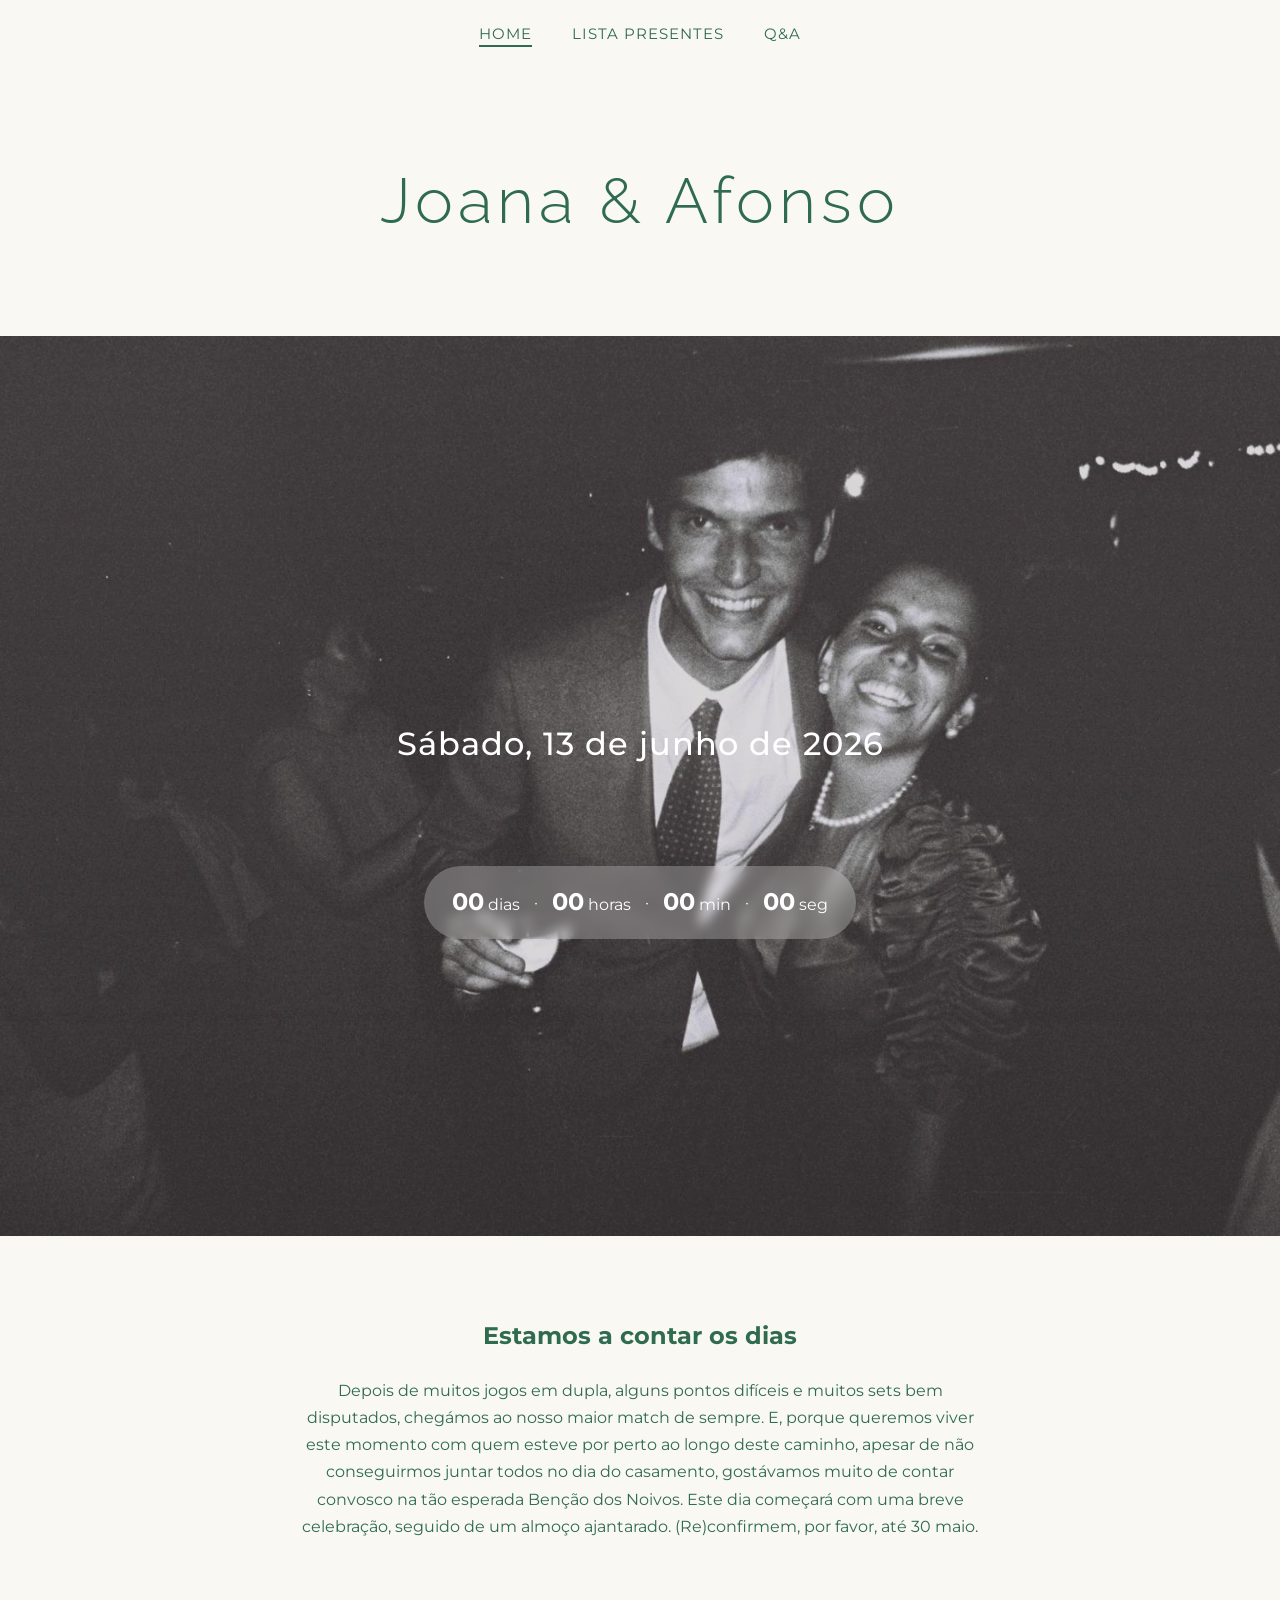
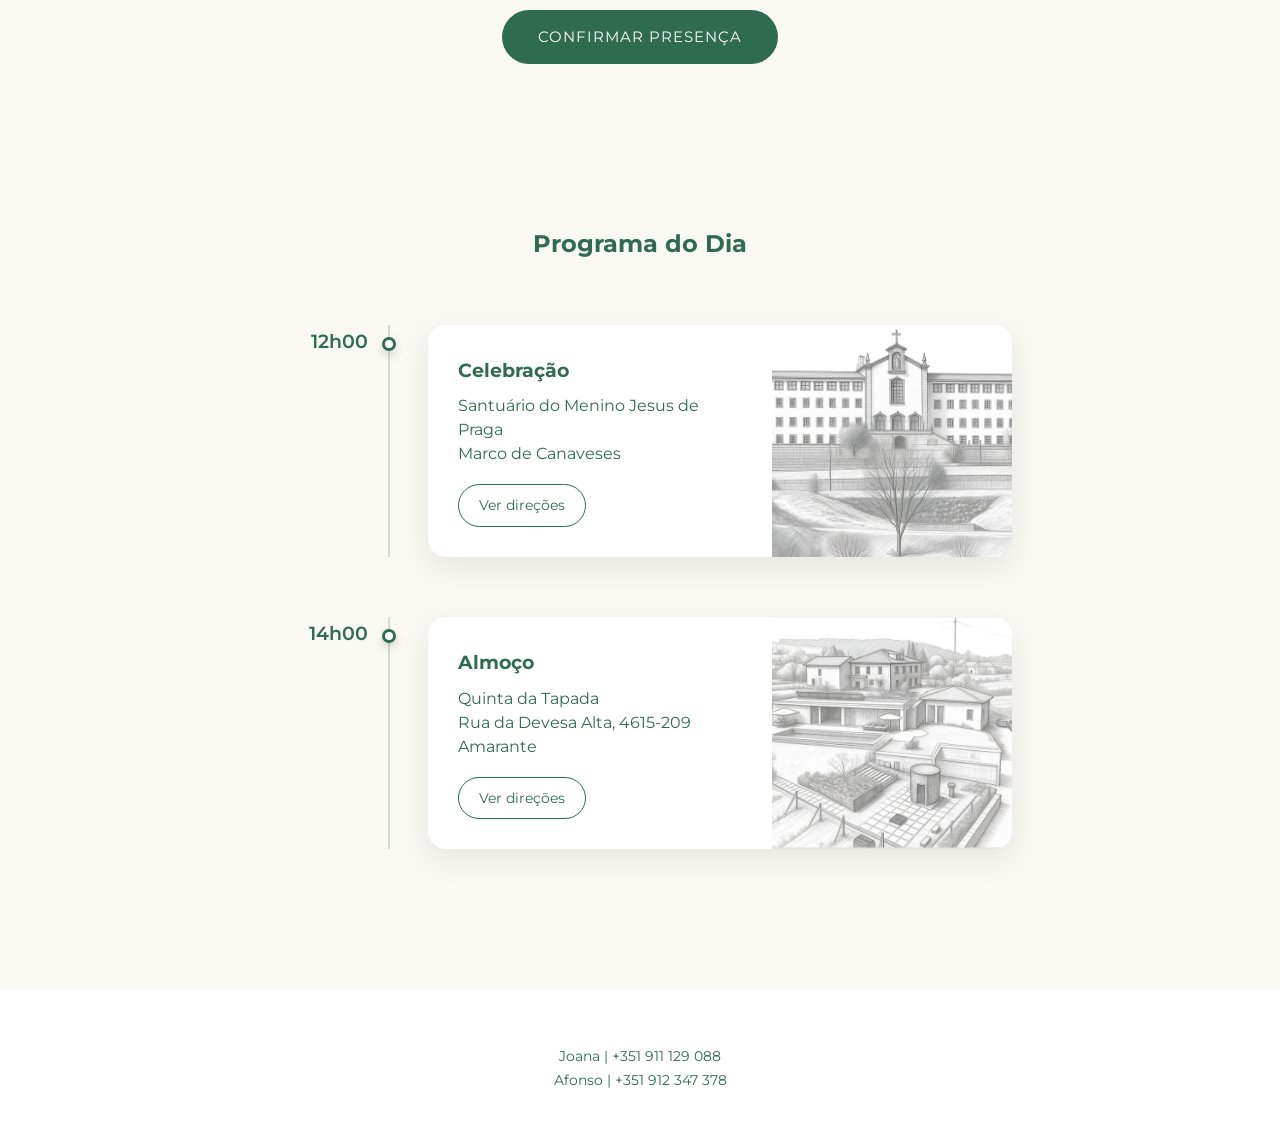
==== commit eb68ce0d: "Update index.html" ====
--- a/index.html
+++ b/index.html
@@ -57,7 +57,7 @@
     <p>
       Depois de muitos jogos em dupla, alguns pontos difíceis e muitos sets bem disputados, chegámos ao nosso maior match de sempre.
       E, porque queremos viver este momento com quem esteve por perto ao longo deste caminho, apesar de não conseguirmos juntar todos no dia do casamento, gostávamos muito de contar convosco na tão esperada Benção dos Noivos.
-      Este dia começará com uma breve celebração, seguido de um almoço ajantarado. Confirmem, por favor, até 30 maio.
+      Este dia começará com uma breve celebração, seguido de um almoço ajantarado. (Re)confirmem, por favor, até 30 maio.
     </p>
   
 
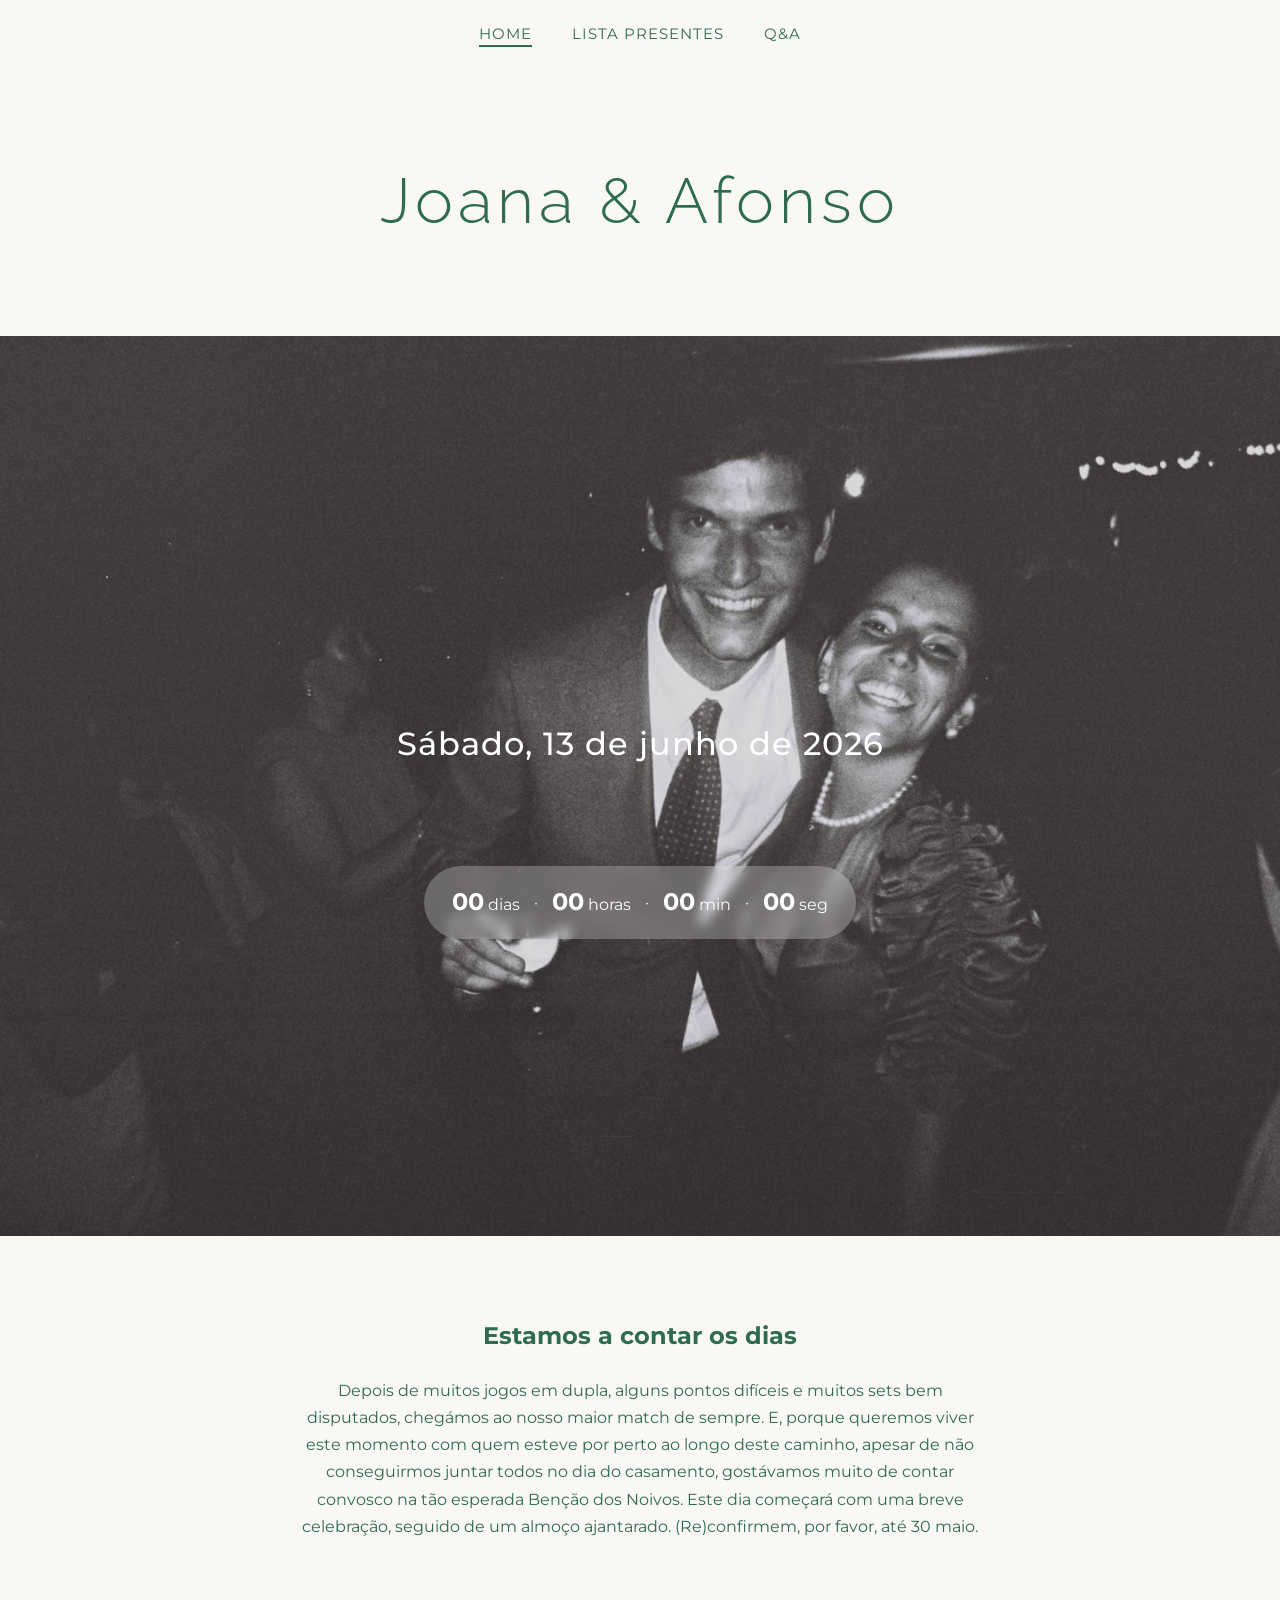
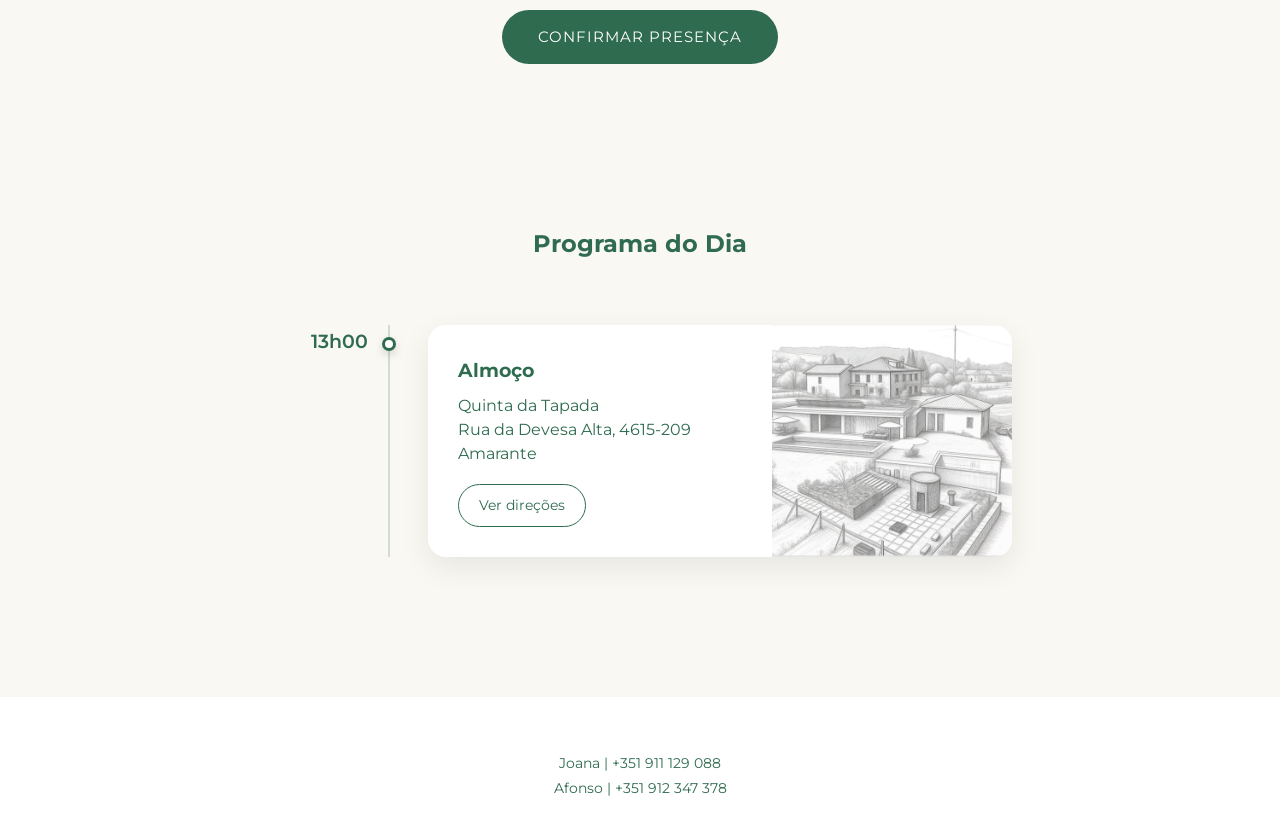
==== commit a61b075a: "Update index.html" ====
--- a/index.html
+++ b/index.html
@@ -73,33 +73,10 @@
  <section class="timeline">
   <h2>Programa do Dia</h2>
 
-  <!-- CELEBRAÇÃO -->
-  <div class="timeline-item">
-    <div class="timeline-time">12h00</div>
-    <div class="timeline-dot"></div>
-
-    <div class="timeline-card">
-      <div class="timeline-text">
-        <h3>Celebração</h3>
-        <p>Santuário do Menino Jesus de Praga<br>Marco de Canaveses</p>
-
-        <a href="https://www.google.com/maps/place//data=!4m2!3m1!1s0xd24976b7f7accdb:0xd68db7bce33d275f?sa=X&ved=1t:8290&ictx=111&cshid=1778787983291278"
-           target="_blank"
-           class="timeline-btn">
-          Ver direções
-        </a>
-      </div>
-
-      <div class="timeline-image">
-         <img src="Imagens/ig.png" alt="Santuário do Menino Jesus de Praga">
-      </div>
-    </div>
-  </div>
-
-
+  
   <!-- FESTA -->
   <div class="timeline-item">
-    <div class="timeline-time">14h00</div>
+    <div class="timeline-time">13h00</div>
     <div class="timeline-dot"></div>
 
     <div class="timeline-card">
